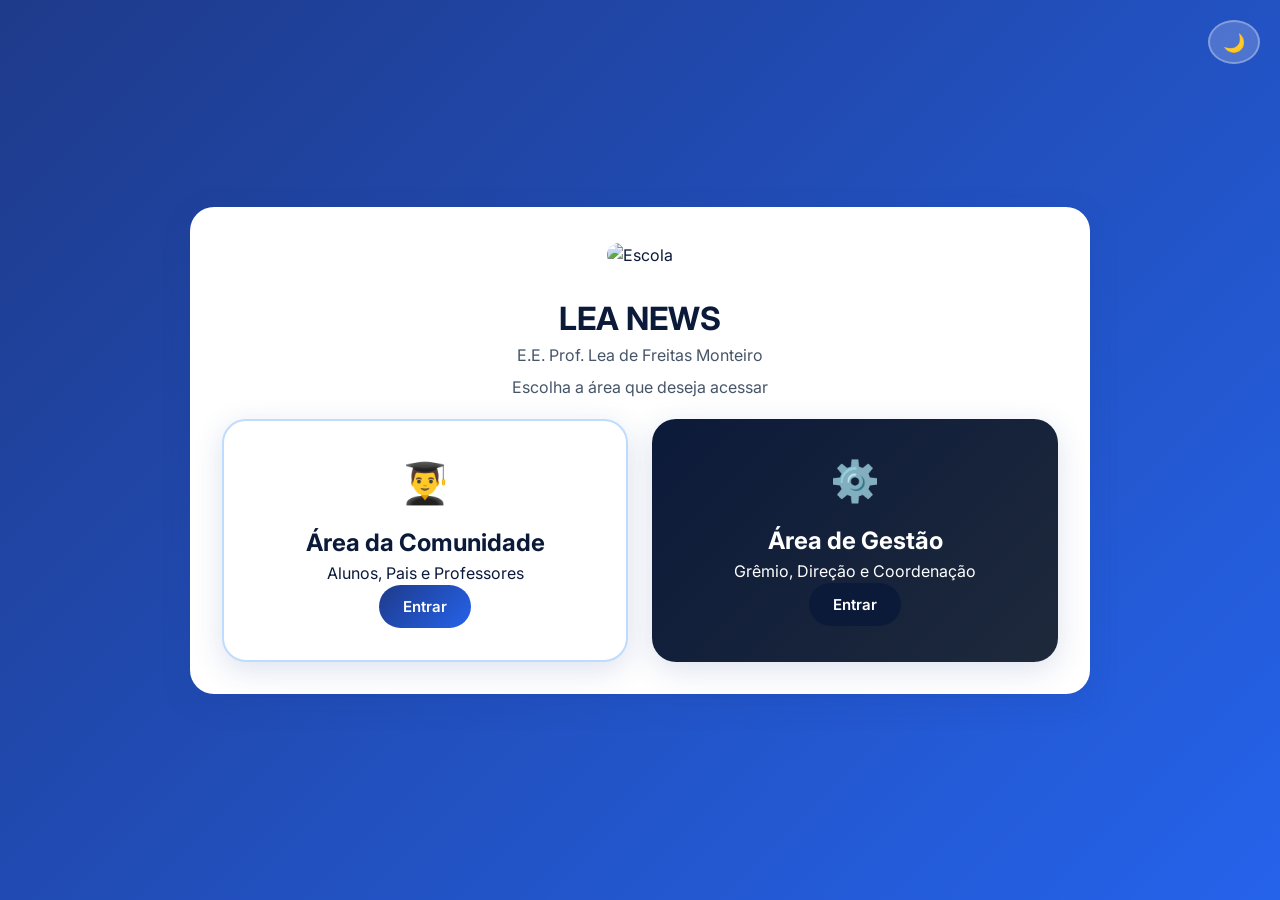
==== index.html @ 724ab1e8 "Add files via upload" ====
<!DOCTYPE html>
<html lang="pt-BR" data-theme="light">
<head>
  <meta charset="UTF-8">
  <meta name="viewport" content="width=device-width, initial-scale=1.0">
  <title>LEA NEWS - Escolha a Área</title>
  <link rel="stylesheet" href="styles.css">
</head>
<body>

  <div id="choice-screen" class="screen">
    <button id="theme-toggle-choice" class="btn btn-icon theme-toggle-top">🌙</button>
    
    <div class="choice-container">
      <img src="https://images.unsplash.com/photo-1580582932707-520aed937b7b?w=800" alt="Escola" class="school-photo-large">
      <h1>LEA NEWS</h1>
      <p class="school-name-login">E.E. Prof. Lea de Freitas Monteiro</p>
      <p class="choice-subtitle">Escolha a área que deseja acessar</p>
      
      <div class="choice-cards">
        <div class="choice-card" id="btn-comunidade">
          <div class="choice-icon">👨‍🎓</div>
          <h2>Área da Comunidade</h2>
          <p>Alunos, Pais e Professores</p>
          <button class="btn btn-primary">Entrar</button>
        </div>
        
        <div class="choice-card gestão" id="btn-gestao">
          <div class="choice-icon">⚙️</div>
          <h2>Área de Gestão</h2>
          <p>Grêmio, Direção e Coordenação</p>
          <button class="btn btn-dark">Entrar</button>
        </div>
      </div>
    </div>
  </div>

  <script>
    // Tema
    const themeBtn = document.getElementById('theme-toggle-choice');
    const html = document.documentElement;
    
    // Carrega tema salvo
    if (localStorage.getItem('theme') === 'dark') {
      html.setAttribute('data-theme', 'dark');
      themeBtn.textContent = '☀️';
    }

    themeBtn.addEventListener('click', () => {
      const isDark = html.getAttribute('data-theme') === 'dark';
      html.setAttribute('data-theme', isDark ? 'light' : 'dark');
      themeBtn.textContent = isDark ? '🌙' : '☀️';
      localStorage.setItem('theme', isDark ? 'light' : 'dark');
    });

    // Navegação
    document.getElementById('btn-comunidade').addEventListener('click', () => {
      window.location.href = 'login.html';
    });

    document.getElementById('btn-gestao').addEventListener('click', () => {
      window.location.href = 'gestao-login.html';
    });
  </script>
</body>
</html>
---- styles.css ----
@import url('https://fonts.googleapis.com/css2?family=Inter:wght@400;500;600;700&display=swap');

:root {
  --bg: #eff6ff;
  --card: #ffffff;
  --text: #0c1a3a;
  --text-secondary: #475569;
  --primary: #1e3a8a;
  --primary-gradient: linear-gradient(135deg, #1e3a8a 0%, #2563eb 100%);
  --border: #bfdbfe;
  --shadow: 0 8px 30px rgba(30, 58, 138, 0.15);
  --radius: 18px;
}

[data-theme="dark"] {
  --bg: #020617;
  --card: #0a1128;
  --text: #f8fafc;
  --text-secondary: #94a3b8;
  --primary: #3b82f6;
  --primary-gradient: linear-gradient(135deg, #1e40af 0%, #3b82f6 100%);
  --border: #1e3a8a;
  --shadow: 0 8px 30px rgba(37, 99, 235, 0.25);
}

* {
  margin: 0;
  padding: 0;
  box-sizing: border-box;
}

html, body {
  width: 100%;
  overflow-x: hidden;
}

body {
  font-family: 'Inter', sans-serif;
  background: var(--bg);
  color: var(--text);
  transition: background-color 0.3s, color 0.3s;
  line-height: 1.5;
}

.hidden {
  display: none !important;
}

.screen {
  min-height: 100vh;
  display: flex;
  align-items: center;
  justify-content: center;
  padding: 24px;
}

/* ===== BOTÕES ===== */
.btn {
  display: inline-flex;
  align-items: center;
  justify-content: center;
  padding: 12px 24px;
  border: none;
  border-radius: 50px;
  font-weight: 600;
  cursor: pointer;
  transition: 0.25s;
  font-size: 15px;
  font-family: inherit;
}

.btn:hover {
  transform: translateY(-2px);
}

.btn-primary {
  background: var(--primary-gradient);
  color: white;
}

.btn-dark {
  background: #0c1a3a;
  color: white;
}

.btn-outline {
  background: transparent;
  border: 2px solid var(--border);
  color: var(--text);
}

.btn-icon {
  width: 44px;
  height: 44px;
  border-radius: 50%;
  background: var(--card);
  border: 2px solid var(--border);
  font-size: 18px;
}

.btn-back {
  background: none;
  border: none;
  color: var(--text-secondary);
  cursor: pointer;
  margin-bottom: 12px;
  font-size: 15px;
}

.theme-toggle-top {
  position: absolute;
  top: 20px;
  right: 20px;
  background: rgba(255, 255, 255, 0.2);
  border: 2px solid rgba(255, 255, 255, 0.3);
  color: white;
  backdrop-filter: blur(10px);
}

/* ===== TELAS INICIAIS ===== */
#choice-screen,
#login-screen {
  background: var(--primary-gradient);
}

.choice-container,
.login-card {
  background: var(--card);
  padding: 32px;
  border-radius: 24px;
  text-align: center;
  box-shadow: var(--shadow);
  max-width: 900px;
  width: 100%;
}

.login-card {
  max-width: 420px;
}

.school-photo-large {
  width: 100%;
  max-width: 420px;
  height: 180px;
  object-fit: cover;
  border-radius: 20px;
  border: 4px solid white;
  margin-bottom: 24px;
}

.school-photo {
  width: 100%;
  max-width: 320px;
  height: 150px;
  object-fit: cover;
  border-radius: 16px;
  margin-bottom: 18px;
  border: 3px solid var(--primary);
}

.school-name-login {
  color: var(--text-secondary);
  margin-bottom: 8px;
}

.choice-subtitle {
  color: var(--text-secondary);
  margin-bottom: 8px;
}

.choice-cards {
  display: grid;
  grid-template-columns: 1fr 1fr;
  gap: 24px;
  margin-top: 20px;
}

.choice-card {
  background: var(--card);
  border-radius: 24px;
  padding: 32px;
  cursor: pointer;
  transition: 0.3s;
  box-shadow: var(--shadow);
  border: 2px solid var(--border);
}

.choice-card:hover {
  transform: translateY(-8px);
}

.choice-card.gestão {
  background: linear-gradient(135deg, #0c1a3a, #1e293b);
  color: white;
  border: none;
}

.choice-icon {
  font-size: 40px;
  margin-bottom: 12px;
}

/* ===== LOGIN ===== */
.auth-tabs {
  display: flex;
  gap: 8px;
  margin: 20px 0;
}

.auth-tab {
  flex: 1;
  padding: 10px;
  border: 2px solid var(--border);
  background: transparent;
  border-radius: 10px;
  cursor: pointer;
  font-weight: 500;
  font-family: inherit;
}

.auth-tab.active {
  background: var(--primary);
  color: white;
  border-color: var(--primary);
}

.auth-form input,
.auth-form select,
.auth-form textarea {
  width: 100%;
  padding: 14px;
  border: 2px solid var(--border);
  border-radius: 12px;
  background: var(--bg);
  color: var(--text);
  margin-bottom: 14px;
  font-size: 15px;
  font-family: inherit;
}

.demo-accounts {
  margin-top: 20px;
  padding: 16px;
  background: var(--bg);
  border-radius: 12px;
  font-size: 13px;
  text-align: left;
}

.demo-accounts code {
  background: var(--border);
  padding: 2px 6px;
  border-radius: 4px;
}

/* ===== HEADER ===== */
.header {
  width: 100%;
  background: var(--card);
  border-bottom: 2px solid var(--border);
  padding: 14px 28px;
  display: flex;
  justify-content: space-between;
  align-items: center;
  position: sticky;
  top: 0;
  z-index: 100;
}

.header-left {
  display: flex;
  align-items: center;
  gap: 14px;
}

.header-left h1 {
  font-size: 20px;
  line-height: 1.2;
}

.header-left span {
  font-size: 13px;
  color: var(--text-secondary);
}

.logo-img {
  width: 50px;
  height: 50px;
  border-radius: 14px;
  border: 3px solid var(--primary);
  object-fit: cover;
}

.header-right {
  display: flex;
  align-items: center;
  gap: 14px;
}

/* ===== MAIN ===== */
.main {
  width: 100%;
  max-width: 1140px;
  margin: 0 auto;
  padding: 32px 20px;
}

.welcome h2 {
  font-size: 28px;
  background: var(--primary-gradient);
  -webkit-background-clip: text;
  background-clip: text;
  -webkit-text-fill-color: transparent;
}

.search-box {
  display: flex;
  gap: 12px;
  margin-top: 16px;
}

.search-box input {
  flex: 1;
  padding: 14px;
  border: 2px solid var(--border);
  border-radius: 12px;
  background: var(--bg);
  color: var(--text);
  font-size: 15px;
  font-family: inherit;
}

/* ===== CATEGORIAS ===== */
.categories {
  display: flex;
  gap: 10px;
  flex-wrap: wrap;
  margin: 24px 0;
}

.cat-btn {
  padding: 10px 20px;
  border: 2px solid var(--border);
  background: var(--card);
  border-radius: 50px;
  cursor: pointer;
  font-weight: 600;
  transition: 0.2s;
  font-size: 14px;
  font-family: inherit;
  color: var(--text);
}

.cat-btn.active {
  background: var(--primary);
  color: white;
  border-color: var(--primary);
}

.admin-actions {
  display: flex;
  gap: 12px;
  margin-bottom: 24px;
  flex-wrap: wrap;
}

/* ===== CARDS DE NOTÍCIAS ===== */
.news-grid {
  display: grid;
  grid-template-columns: repeat(auto-fill, minmax(300px, 1fr));
  gap: 24px;
  width: 100%;
}

.news-card {
  background: var(--card);
  border-radius: var(--radius);
  overflow: hidden;
  cursor: pointer;
  border: 2px solid var(--border);
  display: flex;
  flex-direction: column;
  height: 100%;
  transition: 0.3s;
}

.news-card:hover {
  transform: translateY(-4px);
  box-shadow: var(--shadow);
}

.news-card img {
  width: 100%;
  height: 200px;
  object-fit: cover;
  display: block;
}

.news-card-body {
  padding: 18px;
  flex-grow: 1;
  display: flex;
  flex-direction: column;
}

.badge {
  background: var(--primary);
  color: white;
  padding: 4px 12px;
  border-radius: 20px;
  font-size: 12px;
  font-weight: 600;
  width: fit-content;
}

.news-card-body h3 {
  font-size: 18px;
  margin: 8px 0;
  line-height: 1.3;
  overflow: hidden;
  display: -webkit-box;
  -webkit-box-orient: vertical;
  -webkit-line-clamp: 1;
  line-clamp: 1;
  text-overflow: ellipsis;
}

.news-card-body p {
  color: var(--text-secondary);
  font-size: 14px;
  line-height: 1.45;
  margin-top: 8px;
  overflow: hidden;
  display: -webkit-box;
  -webkit-box-orient: vertical;
  -webkit-line-clamp: 2;
  line-clamp: 2;
  text-overflow: ellipsis;
  flex-grow: 1;
}

.card-footer {
  display: flex;
  justify-content: space-between;
  align-items: center;
  margin-top: 12px;
  font-size: 13px;
  color: var(--text-secondary);
}

/* ===== MODAL ===== */
.modal {
  position: fixed;
  top: 0;
  left: 0;
  width: 100%;
  height: 100%;
  background: rgba(0, 0, 0, 0.7);
  display: flex;
  align-items: center;
  justify-content: center;
  z-index: 1000;
  padding: 20px;
}

.modal-content {
  background: var(--card);
  padding: 32px;
  border-radius: 24px;
  max-width: 700px;
  width: 100%;
  max-height: 90vh;
  overflow-y: auto;
  position: relative;
}

.modal-content.small {
  max-width: 500px;
}

.close-modal {
  position: absolute;
  top: 16px;
  right: 16px;
  background: none;
  border: none;
  font-size: 28px;
  cursor: pointer;
  color: var(--text-secondary);
  line-height: 1;
}

.modal-content img {
  width: 100%;
  border-radius: 16px;
  margin-bottom: 16px;
  max-height: 320px;
  object-fit: cover;
}

.modal-body {
  margin-top: 8px;
}

.modal-content label {
  display: block;
  margin-bottom: 6px;
  font-weight: 500;
  font-size: 14px;
}

.modal-content input,
.modal-content select,
.modal-content textarea {
  width: 100%;
  padding: 12px;
  border: 2px solid var(--border);
  border-radius: 10px;
  background: var(--bg);
  color: var(--text);
  margin-bottom: 14px;
  font-size: 15px;
  font-family: inherit;
}

.meta {
  display: flex;
  gap: 16px;
  color: var(--text-secondary);
  margin: 12px 0;
  flex-wrap: wrap;
  font-size: 14px;
}

.actions {
  margin: 20px 0;
}

.comments-section {
  margin-top: 28px;
  border-top: 1px solid var(--border);
  padding-top: 20px;
}

.comments-section h3 {
  margin-bottom: 16px;
  font-size: 18px;
}

.comment {
  padding: 12px 16px;
  background: var(--bg);
  border-radius: 12px;
  margin-bottom: 10px;
}

.comment strong {
  display: block;
  margin-bottom: 4px;
}

.add-comment {
  margin-top: 16px;
}

.add-comment textarea {
  width: 100%;
  padding: 14px;
  border: 2px solid var(--border);
  border-radius: 12px;
  background: var(--bg);
  color: var(--text);
  font-family: inherit;
  font-size: 15px;
  resize: vertical;
  margin-bottom: 12px;
}

.form-actions {
  display: flex;
  gap: 12px;
  justify-content: flex-end;
  margin-top: 16px;
}

/* ===== USUÁRIOS ===== */
.user-item {
  display: flex;
  justify-content: space-between;
  align-items: center;
  padding: 12px 16px;
  background: var(--bg);
  border-radius: 12px;
  margin-bottom: 10px;
}

.user-item button {
  padding: 6px 14px;
  font-size: 13px;
}

/* ===== RESPONSIVO ===== */
@media (max-width: 768px) {
  .choice-cards {
    grid-template-columns: 1fr;
  }

  .news-grid {
    grid-template-columns: 1fr;
  }

  .header {
    padding: 12px 16px;
  }

  .main {
    padding: 20px 16px;
  }

  .header-left h1 {
    font-size: 16px;
  }

  .header-left span {
    font-size: 11px;
  }
}
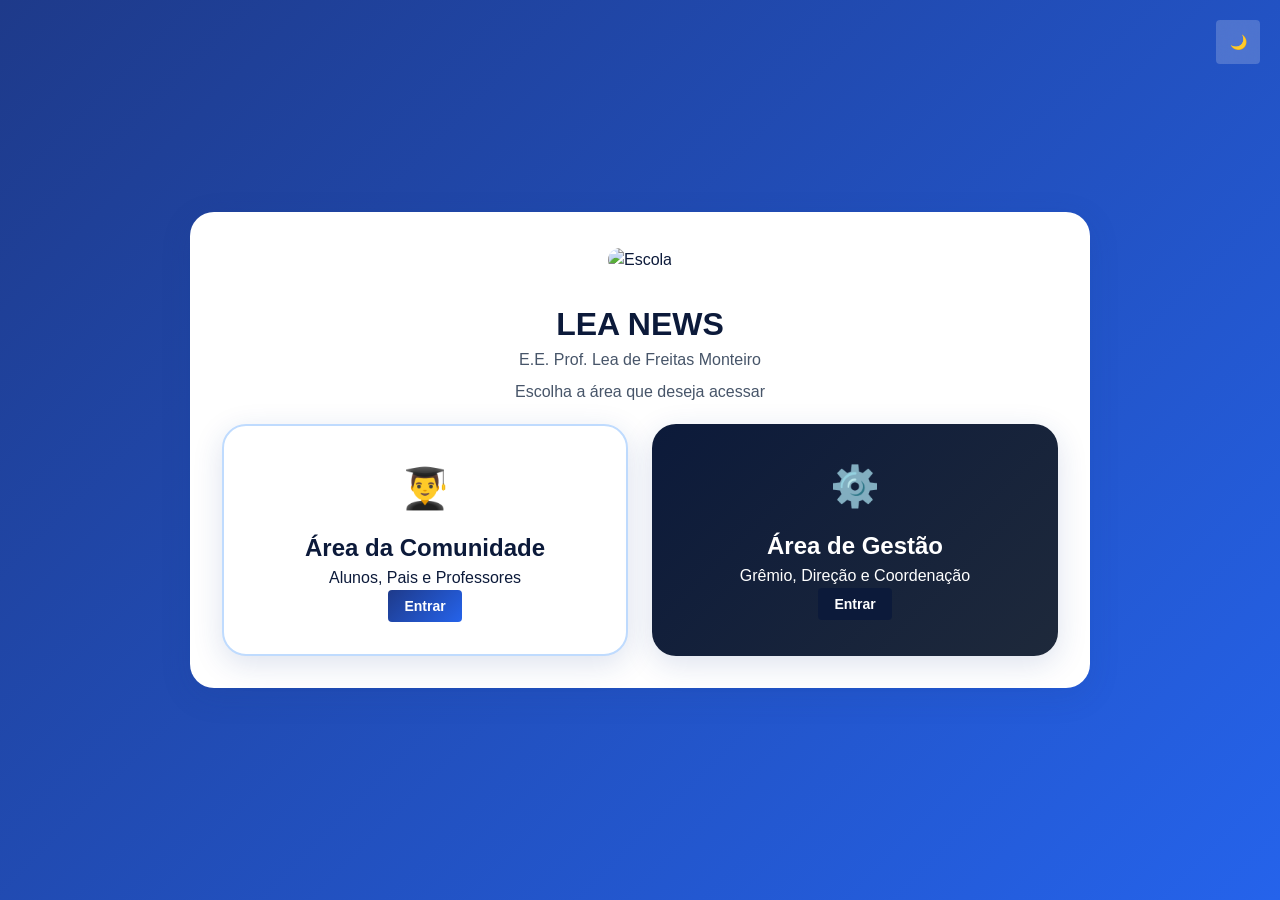
==== commit 4c99695f: "Add files via upload" ====
--- a/index.html
+++ b/index.html
@@ -59,8 +59,9 @@
     });
 
     document.getElementById('btn-gestao').addEventListener('click', () => {
-      window.location.href = 'gestao-login.html';
+      window.location.href = 'gestao_login.html';
     });
   </script>
 </body>
-</html>+</html>
+
--- a/styles.css
+++ b/styles.css
@@ -1,4 +1,4 @@
-@import url('https://fonts.googleapis.com/css2?family=Inter:wght@400;500;600;700&display=swap');
+@import url('https://www.facebook.com/leadefreitas.monteiro.3/');
 
 :root {
   --bg: #eff6ff;
@@ -54,7 +54,7 @@
   padding: 24px;
 }
 
-/* ===== BOTÕES ===== */
+/* ===== BOTOES ===== */
 .btn {
   display: inline-flex;
   align-items: center;
@@ -364,7 +364,7 @@
   flex-wrap: wrap;
 }
 
-/* ===== CARDS DE NOTÍCIAS ===== */
+/* ===== CARDS DE NOTICIAS ===== */
 .news-grid {
   display: grid;
   grid-template-columns: repeat(auto-fill, minmax(300px, 1fr));
@@ -448,6 +448,51 @@
   color: var(--text-secondary);
 }
 
+/* Botoes Editar e Excluir nos cards */
+/* Classes básicas de botões */
+.btn {
+  padding: 8px 16px;
+  border: none;
+  border-radius: 4px;
+  cursor: pointer;
+  font-weight: bold;
+  font-size: 14px;
+  transition: background 0.2s ease;
+}
+
+/* Cores dos novos botões */
+.btn-secondary {
+  background-color: #6c757d;
+  color: white;
+}
+
+.btn-secondary:hover {
+  background-color: #5a6268;
+}
+
+.btn-danger {
+  background-color: #dc3545;
+  color: white;
+}
+
+.btn-danger:hover {
+  background-color: #bd2130;
+}
+
+/* Alinhamento dos botões dentro do formulário */
+.form-actions {
+  display: flex;
+  gap: 10px;
+  justify-content: flex-end;
+  margin-top: 15px;
+}
+
+/* Classe utilitária para ocultar os botões */
+.hidden {
+  display: none !important;
+}
+
+
 /* ===== MODAL ===== */
 .modal {
   position: fixed;
@@ -583,7 +628,7 @@
   margin-top: 16px;
 }
 
-/* ===== USUÁRIOS ===== */
+/* ===== USUARIOS ===== */
 .user-item {
   display: flex;
   justify-content: space-between;
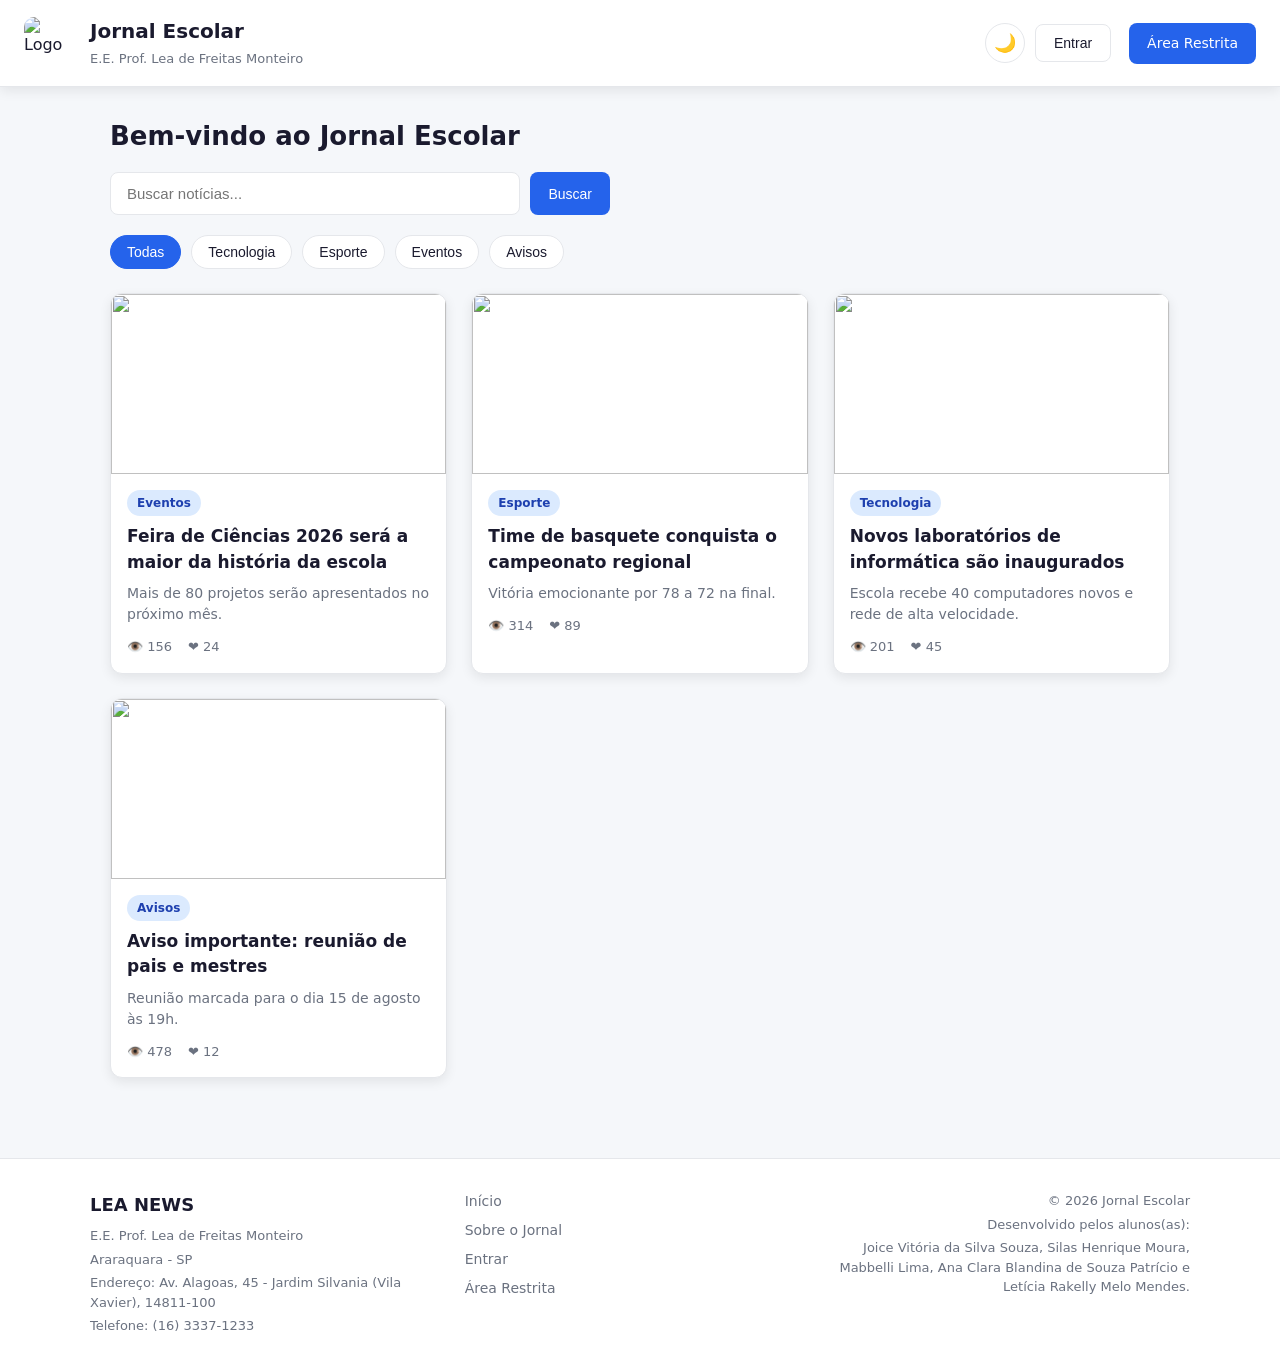
==== commit fd2f8be3: "A" ====
--- a/index.html
+++ b/index.html
@@ -3,65 +3,227 @@
 <head>
   <meta charset="UTF-8">
   <meta name="viewport" content="width=device-width, initial-scale=1.0">
-  <title>LEA NEWS - Escolha a Área</title>
+  <title>LEA NEWS - Jornal Escolar</title>
   <link rel="stylesheet" href="styles.css">
 </head>
 <body>
 
-  <div id="choice-screen" class="screen">
-    <button id="theme-toggle-choice" class="btn btn-icon theme-toggle-top">🌙</button>
-    
-    <div class="choice-container">
-      <img src="https://images.unsplash.com/photo-1580582932707-520aed937b7b?w=800" alt="Escola" class="school-photo-large">
-      <h1>LEA NEWS</h1>
-      <p class="school-name-login">E.E. Prof. Lea de Freitas Monteiro</p>
-      <p class="choice-subtitle">Escolha a área que deseja acessar</p>
+  <div id="app">
+    <header class="header">
+      <div class="header-left">
+        <img src="logo.png" class="logo-img" alt="Logo">
+        <div>
+          <h1>Jornal Escolar</h1>
+          <span id="school-name">E.E. Prof. Lea de Freitas Monteiro</span>
+        </div>
+      </div>
+      <div class="header-right">
+        <button id="theme-toggle" class="btn btn-icon">🌙</button>
+        <span id="user-greeting" class="hidden">Olá!</span>
+        
+        <button id="login-btn" class="btn btn-outline">Entrar</button>
+        <button id="logout-btn" class="btn btn-outline hidden">Sair</button>
+        
+        <a href="login-gestao.html" class="btn btn-primary" style="margin-left: 8px;">Área Restrita</a>
+      </div>
+    </header>
+
+    <main class="main">
+      <section class="welcome">
+        <h2 id="welcome-msg">Bem-vindo ao Jornal Escolar</h2>
+        <div class="search-box">
+          <input type="text" id="search-input" placeholder="Buscar notícias...">
+          <button id="search-btn" class="btn btn-primary">Buscar</button>
+        </div>
+      </section>
+
+      <section class="categories">
+        <button class="cat-btn active" data-cat="Todas">Todas</button>
+        <button class="cat-btn" data-cat="Tecnologia">Tecnologia</button>
+        <button class="cat-btn" data-cat="Esporte">Esporte</button>
+        <button class="cat-btn" data-cat="Eventos">Eventos</button>
+        <button class="cat-btn" data-cat="Avisos">Avisos</button>
+      </section>
+
+      <div id="admin-actions" class="admin-actions hidden">
+        <button id="new-news-btn" class="btn btn-primary">+ Publicar Notícia</button>
+        <button id="manage-users-btn" class="btn btn-outline">👥 Gerenciar Usuários</button>
+      </div>
+
+      <!-- NOTÍCIA EM DESTAQUE -->
+      <section id="featured-news" class="featured-news hidden">
+        <div class="featured-badge">⭐ Em destaque</div>
+        <div class="featured-content">
+          <img id="featured-img" src="" alt="">
+          <div class="featured-text">
+            <span id="featured-category" class="badge"></span>
+            <h2 id="featured-title"></h2>
+            <p id="featured-description"></p>
+            <div class="featured-meta">
+              <span id="featured-date"></span>
+              <span id="featured-views"></span>
+              <span id="featured-likes"></span>
+            </div>
+            <button type="button" id="featured-read-btn" class="btn btn-primary">Ler notícia</button>
+            <div id="featured-admin-btns" class="card-admin-btns hidden" style="margin-top: 12px;">
+              <button type="button" id="featured-edit-btn" class="btn-edit">Editar</button>
+              <button type="button" id="featured-delete-btn" class="btn-delete">Excluir</button>
+            </div>
+          </div>
+        </div>
+      </section>
+
+      <section id="news-grid" class="news-grid"></section>
+    </main>
+
+    <!-- RODAPÉ -->
+    <footer class="footer">
+      <div class="footer-content">
+        <div class="footer-left">
+          <strong>LEA NEWS</strong>
+          <p>E.E. Prof. Lea de Freitas Monteiro</p>
+          <p>Araraquara - SP</p>
+          <p>Endereço: Av. Alagoas, 45 - Jardim Silvania (Vila Xavier), 14811-100</p>
+          <p>Telefone: (16) 3337-1233</p>
+        </div>
+        <div class="footer-center">
+          <a href="index.html">Início</a>
+          <a href="sobre.html">Sobre o Jornal</a>
+          <a href="login.html">Entrar</a>
+          <a href="login-gestao.html">Área Restrita</a>
+        </div>
+        <div class="footer-right">
+          <p>© 2026 Jornal Escolar</p>
+          <p>Desenvolvido pelos alunos(as):</p>
+          <p>Joice Vitória da Silva Souza, Silas Henrique Moura, Mabbelli Lima, Ana Clara Blandina de Souza Patrício e Letícia Rakelly Melo Mendes.</p>
+        </div>
+      </div>
+    </footer>
+  </div>
+
+  <!-- MODAL NOTÍCIA -->
+  <div id="news-modal" class="modal hidden">
+    <div class="modal-content">
+      <button type="button" class="close-modal" title="Fechar">×</button>
+
+      <div id="modal-gallery-container" style="position: relative; text-align: center; padding: 10px 0;">
+        <button type="button" id="prev-photo" class="gallery-nav prev">‹</button>
+        <button type="button" id="next-photo" class="gallery-nav next">›</button>
+        <div id="photo-counter"></div>
+      </div>
+
+      <div class="modal-body">
+        <span id="modal-category" class="badge"></span>
+        <h2 id="modal-title"></h2>
+        <div class="meta">
+          <span id="modal-date"></span>
+          <span id="modal-views">👁️ 0</span>
+          <span id="modal-likes">❤️ 0</span>
+        </div>
+        <p id="modal-content"></p>
+        <div class="actions">
+          <button type="button" id="like-btn" class="btn btn-outline">❤️ Curtir</button>
+        </div>
+        <div class="comments-section">
+          <h3>Comentários</h3>
+          <div id="comments-list"></div>
+          
+          <div id="comment-area" class="hidden">
+            <div class="add-comment">
+              <textarea id="comment-input" placeholder="Escreva um comentário..." rows="3"></textarea>
+              <button type="button" id="add-comment-btn" class="btn btn-primary">Comentar</button>
+            </div>
+          </div>
+          
+          <div id="login-to-comment">
+            <p style="margin-bottom: 10px;">Faça login para comentar</p>
+            <a href="login.html" class="btn btn-primary">Entrar</a>
+          </div>
+        </div>
+      </div>
+    </div>
+  </div>
+
+  <!-- MODAL NOVA / EDITAR NOTÍCIA -->
+  <div id="edit-modal" class="modal hidden">
+    <div class="modal-content small">
+      <button type="button" class="close-modal" title="Fechar">×</button>
+      <h2 id="edit-modal-title">Nova Notícia</h2>
+      <form id="news-form">
+        <label>Título</label>
+        <input type="text" id="news-title" required>
+        
+        <label>Categoria</label>
+        <select id="news-category" required>
+          <option value="Tecnologia">Tecnologia</option>
+          <option value="Esporte">Esporte</option>
+          <option value="Eventos">Eventos</option>
+          <option value="Avisos">Avisos</option>
+        </select>
+        
+        <label>Mídia da Notícia (Fotos e Vídeos)</label>
+        <div style="margin-bottom: 8px;">
+          <input type="file" id="news-image" accept="image/*,video/*" multiple style="display: none;">
+          <button type="button" id="choose-photos-btn" class="btn btn-outline" style="width: 100%;">
+            📷🎬 Escolher Fotos ou Vídeos
+          </button>
+        </div>
+        <small style="color: var(--text-secondary); display: block; margin-bottom: 8px;">
+          Você pode adicionar várias fotos e vídeos. A primeira será a capa.
+        </small>
+        <div id="image-preview" style="display: flex; flex-wrap: wrap; gap: 10px; margin-bottom: 16px;"></div>
+        
+        <label>Descrição curta</label>
+        <textarea id="news-description" required rows="2"></textarea>
+        
+        <label>Conteúdo completo</label>
+        <textarea id="news-content" required rows="6"></textarea>
+
+        <label style="display:flex; align-items:center; gap:8px; margin-top:20px; cursor:pointer;">
+          <input type="checkbox" id="news-destaque" style="width:auto; margin:0;">
+          Marcar como notícia em destaque
+        </label>
+        
+        <div class="form-actions">
+          <button type="button" class="btn btn-outline btn-cancelar">Cancelar</button>
+          <button type="submit" class="btn btn-primary">Salvar</button>
+        </div>
+      </form>
+    </div>
+  </div>
+
+  <!-- MODAL USUÁRIOS -->
+  <div id="users-modal" class="modal hidden">
+    <div class="modal-content small">
+      <button type="button" class="close-modal" title="Fechar">×</button>
+      <h2 style="margin-bottom: 16px;">Gerenciar Usuários</h2>
       
-      <div class="choice-cards">
-        <div class="choice-card" id="btn-comunidade">
-          <div class="choice-icon">👨‍🎓</div>
-          <h2>Área da Comunidade</h2>
-          <p>Alunos, Pais e Professores</p>
-          <button class="btn btn-primary">Entrar</button>
-        </div>
-        
-        <div class="choice-card gestão" id="btn-gestao">
-          <div class="choice-icon">⚙️</div>
-          <h2>Área de Gestão</h2>
-          <p>Grêmio, Direção e Coordenação</p>
-          <button class="btn btn-dark">Entrar</button>
-        </div>
-      </div>
+      <form id="add-user-form" style="margin-bottom: 20px; padding-bottom: 16px; border-bottom: 1px solid var(--border);">
+        <label>Nome</label>
+        <input type="text" id="new-user-name" required placeholder="Nome completo">
+        
+        <label>Usuário</label>
+        <input type="text" id="new-user-username" required placeholder="usuario">
+        
+        <label>Senha</label>
+        <input type="password" id="new-user-password" required placeholder="Senha">
+        
+        <label>Tipo</label>
+        <select id="new-user-role">
+          <option value="aluno">Aluno / Pai / Comunidade</option>
+          <option value="gremio">Grêmio</option>
+          <option value="direcao">Direção</option>
+          <option value="coordenacao">Coordenação</option>
+          <option value="admin">Admin</option>
+        </select>
+        
+        <button type="submit" class="btn btn-primary" style="width: 100%; margin-top: 10px;">+ Cadastrar Usuário</button>
+      </form>
+      
+      <div id="users-list"></div>
     </div>
   </div>
 
-  <script>
-    // Tema
-    const themeBtn = document.getElementById('theme-toggle-choice');
-    const html = document.documentElement;
-    
-    // Carrega tema salvo
-    if (localStorage.getItem('theme') === 'dark') {
-      html.setAttribute('data-theme', 'dark');
-      themeBtn.textContent = '☀️';
-    }
-
-    themeBtn.addEventListener('click', () => {
-      const isDark = html.getAttribute('data-theme') === 'dark';
-      html.setAttribute('data-theme', isDark ? 'light' : 'dark');
-      themeBtn.textContent = isDark ? '🌙' : '☀️';
-      localStorage.setItem('theme', isDark ? 'light' : 'dark');
-    });
-
-    // Navegação
-    document.getElementById('btn-comunidade').addEventListener('click', () => {
-      window.location.href = 'login.html';
-    });
-
-    document.getElementById('btn-gestao').addEventListener('click', () => {
-      window.location.href = 'gestao_login.html';
-    });
-  </script>
+  <script src="script.js"></script>
 </body>
-</html>
-
+</html>
--- a/styles.css
+++ b/styles.css
@@ -1,26 +1,24 @@
-@import url('https://www.facebook.com/leadefreitas.monteiro.3/');
-
 :root {
-  --bg: #eff6ff;
-  --card: #ffffff;
-  --text: #0c1a3a;
-  --text-secondary: #475569;
-  --primary: #1e3a8a;
-  --primary-gradient: linear-gradient(135deg, #1e3a8a 0%, #2563eb 100%);
-  --border: #bfdbfe;
-  --shadow: 0 8px 30px rgba(30, 58, 138, 0.15);
-  --radius: 18px;
+  --bg: #f5f7fa;
+  --bg-card: #ffffff;
+  --text: #1a1a2e;
+  --text-secondary: #6b7280;
+  --primary: #2563eb;
+  --primary-hover: #1d4ed8;
+  --border: #e5e7eb;
+  --shadow: 0 4px 12px rgba(0, 0, 0, 0.08);
+  --radius: 12px;
 }
 
 [data-theme="dark"] {
-  --bg: #020617;
-  --card: #0a1128;
-  --text: #f8fafc;
+  --bg: #0f172a;
+  --bg-card: #1e293b;
+  --text: #f1f5f9;
   --text-secondary: #94a3b8;
   --primary: #3b82f6;
-  --primary-gradient: linear-gradient(135deg, #1e40af 0%, #3b82f6 100%);
-  --border: #1e3a8a;
-  --shadow: 0 8px 30px rgba(37, 99, 235, 0.25);
+  --primary-hover: #2563eb;
+  --border: #334155;
+  --shadow: 0 4px 12px rgba(0, 0, 0, 0.3);
 }
 
 * {
@@ -29,326 +27,159 @@
   box-sizing: border-box;
 }
 
-html, body {
-  width: 100%;
-  overflow-x: hidden;
-}
-
 body {
-  font-family: 'Inter', sans-serif;
+  font-family: 'Segoe UI', system-ui, -apple-system, sans-serif;
   background: var(--bg);
   color: var(--text);
-  transition: background-color 0.3s, color 0.3s;
   line-height: 1.5;
-}
-
-.hidden {
-  display: none !important;
-}
-
-.screen {
   min-height: 100vh;
-  display: flex;
-  align-items: center;
-  justify-content: center;
-  padding: 24px;
-}
-
-/* ===== BOTOES ===== */
+}
+
 .btn {
   display: inline-flex;
   align-items: center;
   justify-content: center;
-  padding: 12px 24px;
+  gap: 6px;
+  padding: 10px 18px;
+  border-radius: 8px;
   border: none;
-  border-radius: 50px;
-  font-weight: 600;
+  font-size: 14px;
+  font-weight: 500;
   cursor: pointer;
-  transition: 0.25s;
-  font-size: 15px;
-  font-family: inherit;
-}
-
-.btn:hover {
-  transform: translateY(-2px);
+  transition: all 0.2s;
+  text-decoration: none;
 }
 
 .btn-primary {
-  background: var(--primary-gradient);
+  background: var(--primary);
   color: white;
 }
 
-.btn-dark {
-  background: #0c1a3a;
-  color: white;
+.btn-primary:hover {
+  background: var(--primary-hover);
 }
 
 .btn-outline {
   background: transparent;
-  border: 2px solid var(--border);
+  border: 1.5px solid var(--border);
   color: var(--text);
 }
 
+.btn-outline:hover {
+  border-color: var(--primary);
+  color: var(--primary);
+}
+
 .btn-icon {
-  width: 44px;
-  height: 44px;
+  width: 40px;
+  height: 40px;
+  padding: 0;
+  font-size: 18px;
+  background: transparent;
+  border: 1.5px solid var(--border);
   border-radius: 50%;
-  background: var(--card);
-  border: 2px solid var(--border);
-  font-size: 18px;
-}
-
-.btn-back {
-  background: none;
-  border: none;
-  color: var(--text-secondary);
-  cursor: pointer;
-  margin-bottom: 12px;
-  font-size: 15px;
-}
-
-.theme-toggle-top {
-  position: absolute;
-  top: 20px;
-  right: 20px;
-  background: rgba(255, 255, 255, 0.2);
-  border: 2px solid rgba(255, 255, 255, 0.3);
-  color: white;
-  backdrop-filter: blur(10px);
-}
-
-/* ===== TELAS INICIAIS ===== */
-#choice-screen,
-#login-screen {
-  background: var(--primary-gradient);
-}
-
-.choice-container,
-.login-card {
-  background: var(--card);
-  padding: 32px;
-  border-radius: 24px;
-  text-align: center;
-  box-shadow: var(--shadow);
-  max-width: 900px;
-  width: 100%;
-}
-
-.login-card {
-  max-width: 420px;
-}
-
-.school-photo-large {
-  width: 100%;
-  max-width: 420px;
-  height: 180px;
-  object-fit: cover;
-  border-radius: 20px;
-  border: 4px solid white;
-  margin-bottom: 24px;
-}
-
-.school-photo {
-  width: 100%;
-  max-width: 320px;
-  height: 150px;
-  object-fit: cover;
-  border-radius: 16px;
-  margin-bottom: 18px;
-  border: 3px solid var(--primary);
-}
-
-.school-name-login {
-  color: var(--text-secondary);
-  margin-bottom: 8px;
-}
-
-.choice-subtitle {
-  color: var(--text-secondary);
-  margin-bottom: 8px;
-}
-
-.choice-cards {
-  display: grid;
-  grid-template-columns: 1fr 1fr;
-  gap: 24px;
-  margin-top: 20px;
-}
-
-.choice-card {
-  background: var(--card);
-  border-radius: 24px;
-  padding: 32px;
-  cursor: pointer;
-  transition: 0.3s;
-  box-shadow: var(--shadow);
-  border: 2px solid var(--border);
-}
-
-.choice-card:hover {
-  transform: translateY(-8px);
-}
-
-.choice-card.gestão {
-  background: linear-gradient(135deg, #0c1a3a, #1e293b);
-  color: white;
-  border: none;
-}
-
-.choice-icon {
-  font-size: 40px;
-  margin-bottom: 12px;
-}
-
-/* ===== LOGIN ===== */
-.auth-tabs {
-  display: flex;
-  gap: 8px;
-  margin: 20px 0;
-}
-
-.auth-tab {
-  flex: 1;
-  padding: 10px;
-  border: 2px solid var(--border);
-  background: transparent;
-  border-radius: 10px;
-  cursor: pointer;
-  font-weight: 500;
-  font-family: inherit;
-}
-
-.auth-tab.active {
-  background: var(--primary);
-  color: white;
-  border-color: var(--primary);
-}
-
-.auth-form input,
-.auth-form select,
-.auth-form textarea {
-  width: 100%;
-  padding: 14px;
-  border: 2px solid var(--border);
-  border-radius: 12px;
-  background: var(--bg);
-  color: var(--text);
-  margin-bottom: 14px;
-  font-size: 15px;
-  font-family: inherit;
-}
-
-.demo-accounts {
-  margin-top: 20px;
-  padding: 16px;
-  background: var(--bg);
-  border-radius: 12px;
-  font-size: 13px;
-  text-align: left;
-}
-
-.demo-accounts code {
+}
+
+.btn-icon:hover {
   background: var(--border);
-  padding: 2px 6px;
-  border-radius: 4px;
-}
-
-/* ===== HEADER ===== */
+}
+
 .header {
-  width: 100%;
-  background: var(--card);
-  border-bottom: 2px solid var(--border);
-  padding: 14px 28px;
   display: flex;
   justify-content: space-between;
   align-items: center;
+  padding: 16px 24px;
+  background: var(--bg-card);
+  border-bottom: 1px solid var(--border);
   position: sticky;
   top: 0;
   z-index: 100;
+  box-shadow: var(--shadow);
 }
 
 .header-left {
   display: flex;
   align-items: center;
   gap: 14px;
+}
+
+.logo-img {
+  width: 52px;
+  height: 52px;
+  object-fit: contain;
+  border-radius: 10px;
 }
 
 .header-left h1 {
   font-size: 20px;
-  line-height: 1.2;
-}
-
-.header-left span {
+  font-weight: 700;
+}
+
+#school-name {
   font-size: 13px;
   color: var(--text-secondary);
 }
 
-.logo-img {
-  width: 50px;
-  height: 50px;
-  border-radius: 14px;
-  border: 3px solid var(--primary);
-  object-fit: cover;
-}
-
 .header-right {
   display: flex;
   align-items: center;
-  gap: 14px;
-}
-
-/* ===== MAIN ===== */
+  gap: 10px;
+}
+
 .main {
-  width: 100%;
-  max-width: 1140px;
+  max-width: 1100px;
   margin: 0 auto;
-  padding: 32px 20px;
+  padding: 30px 20px;
 }
 
 .welcome h2 {
-  font-size: 28px;
-  background: var(--primary-gradient);
-  -webkit-background-clip: text;
-  background-clip: text;
-  -webkit-text-fill-color: transparent;
+  font-size: 26px;
+  margin-bottom: 16px;
 }
 
 .search-box {
   display: flex;
-  gap: 12px;
-  margin-top: 16px;
+  gap: 10px;
+  max-width: 500px;
+  margin-bottom: 20px;
 }
 
 .search-box input {
   flex: 1;
-  padding: 14px;
-  border: 2px solid var(--border);
-  border-radius: 12px;
-  background: var(--bg);
+  padding: 12px 16px;
+  border: 1.5px solid var(--border);
+  border-radius: 8px;
+  background: var(--bg-card);
   color: var(--text);
   font-size: 15px;
-  font-family: inherit;
-}
-
-/* ===== CATEGORIAS ===== */
+}
+
+.search-box input:focus {
+  outline: none;
+  border-color: var(--primary);
+}
+
 .categories {
   display: flex;
+  flex-wrap: wrap;
   gap: 10px;
-  flex-wrap: wrap;
-  margin: 24px 0;
+  margin-bottom: 24px;
 }
 
 .cat-btn {
-  padding: 10px 20px;
-  border: 2px solid var(--border);
-  background: var(--card);
-  border-radius: 50px;
+  padding: 8px 16px;
+  border-radius: 20px;
+  border: 1.5px solid var(--border);
+  background: var(--bg-card);
+  color: var(--text);
+  font-size: 14px;
   cursor: pointer;
-  font-weight: 600;
-  transition: 0.2s;
-  font-size: 14px;
-  font-family: inherit;
-  color: var(--text);
+  transition: all 0.2s;
+}
+
+.cat-btn:hover {
+  border-color: var(--primary);
+  color: var(--primary);
 }
 
 .cat-btn.active {
@@ -359,148 +190,176 @@
 
 .admin-actions {
   display: flex;
+  flex-wrap: wrap;
   gap: 12px;
-  margin-bottom: 24px;
-  flex-wrap: wrap;
-}
-
-/* ===== CARDS DE NOTICIAS ===== */
+  margin-bottom: 28px;
+}
+
+.admin-actions.hidden {
+  display: none;
+}
+
+/* ===== DESTAQUE ===== */
+.featured-news {
+  background: var(--bg-card);
+  border-radius: 16px;
+  overflow: hidden;
+  margin-bottom: 32px;
+  border: 1px solid var(--border);
+  box-shadow: var(--shadow);
+  position: relative;
+}
+
+.featured-news.hidden {
+  display: none;
+}
+
+.featured-badge {
+  position: absolute;
+  top: 16px;
+  left: 16px;
+  background: #f59e0b;
+  color: #000;
+  font-size: 12px;
+  font-weight: 700;
+  padding: 6px 12px;
+  border-radius: 20px;
+  z-index: 2;
+}
+
+.featured-content {
+  display: grid;
+  grid-template-columns: 1.2fr 1fr;
+  min-height: 280px;
+}
+
+.featured-content img {
+  width: 100%;
+  height: 100%;
+  object-fit: cover;
+  min-height: 280px;
+}
+
+.featured-text {
+  padding: 28px 24px;
+  display: flex;
+  flex-direction: column;
+  justify-content: center;
+  gap: 10px;
+}
+
+.featured-text h2 {
+  font-size: 24px;
+  line-height: 1.3;
+}
+
+.featured-text p {
+  color: var(--text-secondary);
+  font-size: 15px;
+}
+
+.featured-meta {
+  display: flex;
+  gap: 16px;
+  font-size: 13px;
+  color: var(--text-secondary);
+  margin: 6px 0 10px;
+}
+
 .news-grid {
   display: grid;
-  grid-template-columns: repeat(auto-fill, minmax(300px, 1fr));
+  grid-template-columns: repeat(auto-fill, minmax(280px, 1fr));
   gap: 24px;
-  width: 100%;
 }
 
 .news-card {
-  background: var(--card);
+  background: var(--bg-card);
   border-radius: var(--radius);
   overflow: hidden;
+  box-shadow: var(--shadow);
   cursor: pointer;
-  border: 2px solid var(--border);
-  display: flex;
-  flex-direction: column;
-  height: 100%;
-  transition: 0.3s;
+  transition: transform 0.2s;
+  border: 1px solid var(--border);
 }
 
 .news-card:hover {
   transform: translateY(-4px);
-  box-shadow: var(--shadow);
-}
-
-.news-card img {
+}
+
+.news-card img,
+.news-card video {
   width: 100%;
-  height: 200px;
+  height: 180px;
   object-fit: cover;
   display: block;
 }
 
 .news-card-body {
-  padding: 18px;
-  flex-grow: 1;
-  display: flex;
-  flex-direction: column;
+  padding: 16px;
 }
 
 .badge {
-  background: var(--primary);
-  color: white;
-  padding: 4px 12px;
+  display: inline-block;
+  padding: 4px 10px;
+  background: #dbeafe;
+  color: #1e40af;
   border-radius: 20px;
   font-size: 12px;
   font-weight: 600;
-  width: fit-content;
-}
-
-.news-card-body h3 {
-  font-size: 18px;
-  margin: 8px 0;
-  line-height: 1.3;
+  margin-bottom: 8px;
+}
+
+[data-theme="dark"] .badge {
+  background: #1e3a8a;
+  color: #93c5fd;
+}
+
+.news-card h3 {
+  font-size: 17px;
+  margin-bottom: 8px;
+}
+
+.news-card p {
+  font-size: 14px;
+  color: var(--text-secondary);
+  margin-bottom: 12px;
+  max-height: 42px;
   overflow: hidden;
-  display: -webkit-box;
-  -webkit-box-orient: vertical;
-  -webkit-line-clamp: 1;
-  line-clamp: 1;
-  text-overflow: ellipsis;
-}
-
-.news-card-body p {
-  color: var(--text-secondary);
-  font-size: 14px;
-  line-height: 1.45;
-  margin-top: 8px;
-  overflow: hidden;
-  display: -webkit-box;
-  -webkit-box-orient: vertical;
-  -webkit-line-clamp: 2;
-  line-clamp: 2;
-  text-overflow: ellipsis;
-  flex-grow: 1;
 }
 
 .card-footer {
   display: flex;
-  justify-content: space-between;
-  align-items: center;
+  gap: 16px;
+  font-size: 13px;
+  color: var(--text-secondary);
+}
+
+.card-admin-btns {
+  display: flex;
+  gap: 8px;
   margin-top: 12px;
-  font-size: 13px;
-  color: var(--text-secondary);
-}
-
-/* Botoes Editar e Excluir nos cards */
-/* Classes básicas de botões */
-.btn {
-  padding: 8px 16px;
-  border: none;
-  border-radius: 4px;
+}
+
+.btn-edit, .btn-delete {
+  padding: 6px 12px;
+  font-size: 12px;
+  border-radius: 6px;
+  border: 1px solid var(--border);
+  background: transparent;
   cursor: pointer;
-  font-weight: bold;
-  font-size: 14px;
-  transition: background 0.2s ease;
-}
-
-/* Cores dos novos botões */
-.btn-secondary {
-  background-color: #6c757d;
-  color: white;
-}
-
-.btn-secondary:hover {
-  background-color: #5a6268;
-}
-
-.btn-danger {
-  background-color: #dc3545;
-  color: white;
-}
-
-.btn-danger:hover {
-  background-color: #bd2130;
-}
-
-/* Alinhamento dos botões dentro do formulário */
-.form-actions {
-  display: flex;
-  gap: 10px;
-  justify-content: flex-end;
-  margin-top: 15px;
-}
-
-/* Classe utilitária para ocultar os botões */
-.hidden {
-  display: none !important;
-}
-
+  color: var(--text);
+}
+
+.btn-delete {
+  color: #ef4444;
+  border-color: #ef4444;
+}
 
 /* ===== MODAL ===== */
 .modal {
   position: fixed;
-  top: 0;
-  left: 0;
-  width: 100%;
-  height: 100%;
-  background: rgba(0, 0, 0, 0.7);
+  inset: 0;
+  background: rgba(0, 0, 0, 0.55);
   display: flex;
   align-items: center;
   justify-content: center;
@@ -508,10 +367,13 @@
   padding: 20px;
 }
 
+.modal.hidden {
+  display: none;
+}
+
 .modal-content {
-  background: var(--card);
-  padding: 32px;
-  border-radius: 24px;
+  background: var(--bg-card);
+  border-radius: 16px;
   max-width: 700px;
   width: 100%;
   max-height: 90vh;
@@ -520,153 +382,402 @@
 }
 
 .modal-content.small {
-  max-width: 500px;
-}
-
+  max-width: 460px;
+  padding: 28px 24px 24px;
+}
+
+.modal-content.small h2 {
+  margin-bottom: 8px;
+  padding-right: 40px;
+}
+
+/* Botão X bem visível */
 .close-modal {
   position: absolute;
-  top: 16px;
-  right: 16px;
-  background: none;
+  top: 12px;
+  right: 12px;
+  width: 36px;
+  height: 36px;
+  border-radius: 50%;
   border: none;
-  font-size: 28px;
+  background: rgba(0, 0, 0, 0.55);
+  color: #fff;
+  font-size: 22px;
+  line-height: 1;
   cursor: pointer;
-  color: var(--text-secondary);
-  line-height: 1;
-}
-
-.modal-content img {
-  width: 100%;
-  border-radius: 16px;
+  z-index: 20;
+  display: flex;
+  align-items: center;
+  justify-content: center;
+  transition: background 0.2s;
+}
+
+.close-modal:hover {
+  background: #e74c3c;
+}
+
+.gallery-nav {
+  position: absolute;
+  top: 50%;
+  transform: translateY(-50%);
+  z-index: 10;
+  background: rgba(0, 0, 0, 0.55);
+  color: white;
+  border: none;
+  width: 40px;
+  height: 40px;
+  border-radius: 50%;
+  font-size: 22px;
+  cursor: pointer;
+  display: none;
+  align-items: center;
+  justify-content: center;
+}
+
+.gallery-nav.prev { left: 10px; }
+.gallery-nav.next { right: 10px; }
+
+#photo-counter {
+  position: absolute;
+  bottom: 8px;
+  left: 0;
+  right: 0;
+  color: #333;
+  font-size: 14px;
+  font-weight: bold;
+  text-align: center;
+}
+
+.modal-body {
+  padding: 24px;
+}
+
+.modal-body h2 {
+  font-size: 22px;
+  margin: 10px 0;
+}
+
+.meta {
+  display: flex;
+  gap: 16px;
+  font-size: 13px;
+  color: var(--text-secondary);
   margin-bottom: 16px;
-  max-height: 320px;
-  object-fit: cover;
-}
-
-.modal-body {
-  margin-top: 8px;
-}
-
-.modal-content label {
-  display: block;
-  margin-bottom: 6px;
-  font-weight: 500;
-  font-size: 14px;
-}
-
-.modal-content input,
-.modal-content select,
-.modal-content textarea {
+}
+
+.comments-section {
+  margin-top: 24px;
+  border-top: 1px solid var(--border);
+  padding-top: 20px;
+}
+
+.comment {
+  padding: 10px 0;
+  border-bottom: 1px solid var(--border);
+  font-size: 14px;
+}
+
+.add-comment {
+  margin-top: 16px;
+  display: flex;
+  flex-direction: column;
+  gap: 10px;
+}
+
+.add-comment textarea {
   width: 100%;
   padding: 12px;
-  border: 2px solid var(--border);
+  border: 1.5px solid var(--border);
+  border-radius: 8px;
+  background: var(--bg);
+  color: var(--text);
+  resize: vertical;
+  font-family: inherit;
+}
+
+#login-to-comment {
+  text-align: center;
+  padding: 15px;
+  background: var(--bg);
+  border: 1px solid var(--border);
+  border-radius: 8px;
+  margin-top: 10px;
+}
+
+#news-form,
+#add-user-form {
+  padding: 8px 4px;
+}
+
+#news-form label,
+#add-user-form label {
+  display: block;
+  margin-bottom: 10px;
+  margin-top: 26px;
+  font-weight: 500;
+  font-size: 14px;
+}
+
+#news-form label:first-of-type,
+#add-user-form label:first-of-type {
+  margin-top: 4px;
+}
+
+#news-form input,
+#news-form select,
+#news-form textarea,
+#add-user-form input,
+#add-user-form select {
+  width: 100%;
+  padding: 14px 16px;
+  border: 1.5px solid var(--border);
   border-radius: 10px;
   background: var(--bg);
   color: var(--text);
-  margin-bottom: 14px;
+  margin-bottom: 6px;
   font-size: 15px;
   font-family: inherit;
 }
 
-.meta {
-  display: flex;
-  gap: 16px;
-  color: var(--text-secondary);
-  margin: 12px 0;
-  flex-wrap: wrap;
-  font-size: 14px;
-}
-
-.actions {
-  margin: 20px 0;
-}
-
-.comments-section {
-  margin-top: 28px;
+#news-form input:focus,
+#news-form select:focus,
+#news-form textarea:focus,
+#add-user-form input:focus,
+#add-user-form select:focus {
+  outline: none;
+  border-color: var(--primary);
+}
+
+#news-form small {
+  display: block;
+  margin-top: 8px;
+  margin-bottom: 6px;
+  line-height: 1.4;
+}
+
+.form-actions {
+  display: flex;
+  gap: 12px;
+  justify-content: flex-end;
+  margin-top: 36px;
+  padding-top: 20px;
   border-top: 1px solid var(--border);
-  padding-top: 20px;
-}
-
-.comments-section h3 {
+}
+
+/* ===== RODAPÉ ===== */
+.footer {
+  background: var(--bg-card);
+  border-top: 1px solid var(--border);
+  margin-top: 50px;
+  padding: 32px 20px;
+}
+
+.footer-content {
+  max-width: 1100px;
+  margin: 0 auto;
+  display: grid;
+  grid-template-columns: 1fr 1fr 1fr;
+  gap: 24px;
+  align-items: start;
+}
+
+.footer-left strong {
+  font-size: 18px;
+  display: block;
+  margin-bottom: 8px;
+}
+
+.footer-left p,
+.footer-right p {
+  font-size: 13px;
+  color: var(--text-secondary);
+  margin-bottom: 4px;
+}
+
+.footer-center {
+  display: flex;
+  flex-direction: column;
+  gap: 8px;
+}
+
+.footer-center a {
+  color: var(--text-secondary);
+  text-decoration: none;
+  font-size: 14px;
+}
+
+.footer-center a:hover {
+  color: var(--primary);
+}
+
+.footer-right {
+  text-align: right;
+}
+
+/* ===== SOBRE ===== */
+.about-section {
+  max-width: 800px;
+  margin: 0 auto;
+}
+
+.about-section h2 {
+  font-size: 28px;
+  margin-bottom: 28px;
+}
+
+.about-card {
+  background: var(--bg-card);
+  border: 1px solid var(--border);
+  border-radius: 12px;
+  padding: 22px 24px;
+  margin-bottom: 18px;
+  box-shadow: var(--shadow);
+}
+
+.about-card h3 {
+  font-size: 18px;
+  margin-bottom: 10px;
+}
+
+.about-card p,
+.about-card li {
+  color: var(--text-secondary);
+  font-size: 15px;
+  line-height: 1.6;
+}
+
+.about-card ul {
+  padding-left: 20px;
+}
+
+.about-card li {
+  margin-bottom: 6px;
+}
+
+.screen {
+  min-height: 100vh;
+  display: flex;
+  align-items: center;
+  justify-content: center;
+  padding: 20px;
+  position: relative;
+}
+
+.theme-toggle-top {
+  position: absolute;
+  top: 20px;
+  right: 20px;
+}
+
+.login-card {
+  background: var(--bg-card);
+  padding: 40px 32px;
+  border-radius: 16px;
+  box-shadow: var(--shadow);
+  width: 100%;
+  max-width: 400px;
+  text-align: center;
+  border: 1px solid var(--border);
+}
+
+.btn-back {
+  background: none;
+  border: none;
+  color: var(--text-secondary);
+  cursor: pointer;
+  font-size: 14px;
+  margin-bottom: 20px;
+  display: block;
+  text-align: left;
+}
+
+.school-photo {
+  width: 90px;
+  height: 90px;
+  object-fit: contain;
+  border-radius: 12px;
   margin-bottom: 16px;
-  font-size: 18px;
-}
-
-.comment {
-  padding: 12px 16px;
-  background: var(--bg);
-  border-radius: 12px;
-  margin-bottom: 10px;
-}
-
-.comment strong {
-  display: block;
-  margin-bottom: 4px;
-}
-
-.add-comment {
-  margin-top: 16px;
-}
-
-.add-comment textarea {
-  width: 100%;
-  padding: 14px;
-  border: 2px solid var(--border);
-  border-radius: 12px;
+}
+
+.login-card h1 {
+  font-size: 22px;
+  margin-bottom: 6px;
+}
+
+.school-name-login {
+  color: var(--text-secondary);
+  font-size: 14px;
+  margin-bottom: 28px;
+}
+
+.auth-form {
+  display: flex;
+  flex-direction: column;
+  gap: 14px;
+}
+
+.auth-form input {
+  padding: 13px 16px;
+  border: 1.5px solid var(--border);
+  border-radius: 8px;
   background: var(--bg);
   color: var(--text);
-  font-family: inherit;
   font-size: 15px;
-  resize: vertical;
-  margin-bottom: 12px;
-}
-
-.form-actions {
-  display: flex;
-  gap: 12px;
-  justify-content: flex-end;
-  margin-top: 16px;
-}
-
-/* ===== USUARIOS ===== */
+}
+
+.auth-form .btn {
+  margin-top: 8px;
+  width: 100%;
+  padding: 13px;
+}
+
+.hidden {
+  display: none !important;
+}
+
 .user-item {
   display: flex;
   justify-content: space-between;
   align-items: center;
-  padding: 12px 16px;
-  background: var(--bg);
-  border-radius: 12px;
-  margin-bottom: 10px;
-}
-
-.user-item button {
-  padding: 6px 14px;
-  font-size: 13px;
-}
-
-/* ===== RESPONSIVO ===== */
+  padding: 12px 0;
+  border-bottom: 1px solid var(--border);
+}
+
 @media (max-width: 768px) {
-  .choice-cards {
+  .featured-content {
     grid-template-columns: 1fr;
+  }
+
+  .featured-content img {
+    min-height: 200px;
+    max-height: 220px;
+  }
+
+  .footer-content {
+    grid-template-columns: 1fr;
+    text-align: center;
+  }
+
+  .footer-right {
+    text-align: center;
+  }
+
+  .footer-center {
+    align-items: center;
+  }
+
+  .header {
+    flex-direction: column;
+    gap: 12px;
+    padding: 14px;
+  }
+
+  .header-right {
+    flex-wrap: wrap;
+    justify-content: center;
   }
 
   .news-grid {
     grid-template-columns: 1fr;
   }
-
-  .header {
-    padding: 12px 16px;
-  }
-
-  .main {
-    padding: 20px 16px;
-  }
-
-  .header-left h1 {
-    font-size: 16px;
-  }
-
-  .header-left span {
-    font-size: 11px;
-  }
 }
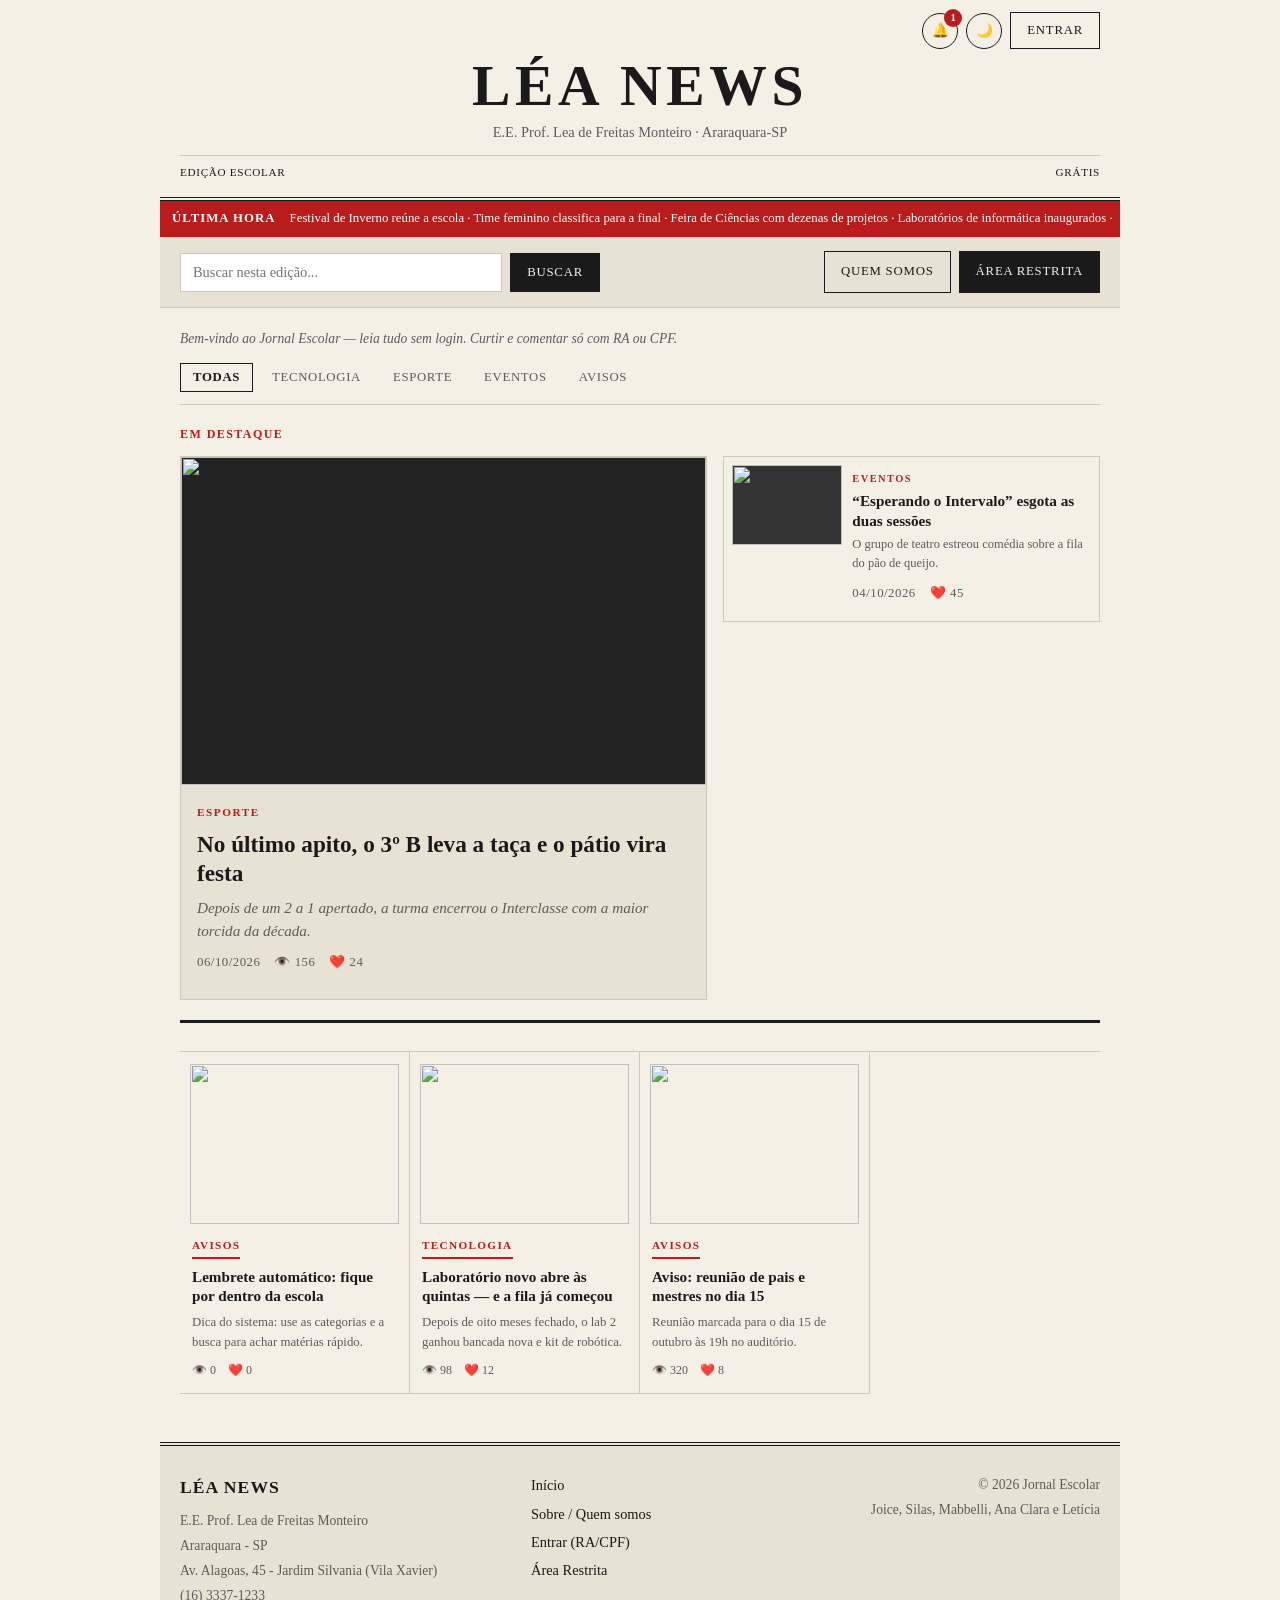
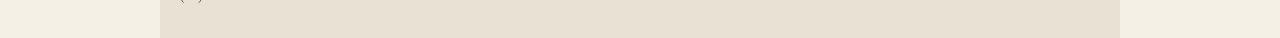
==== commit 1a5fc7d2: "a" ====
--- a/index.html
+++ b/index.html
@@ -3,99 +3,126 @@
 <head>
   <meta charset="UTF-8">
   <meta name="viewport" content="width=device-width, initial-scale=1.0">
-  <title>LEA NEWS - Jornal Escolar</title>
+  <title>Léa News — Jornal Escolar</title>
   <link rel="stylesheet" href="styles.css">
 </head>
 <body>
-
   <div id="app">
-    <header class="header">
-      <div class="header-left">
-        <img src="logo.png" class="logo-img" alt="Logo">
-        <div>
-          <h1>Jornal Escolar</h1>
-          <span id="school-name">E.E. Prof. Lea de Freitas Monteiro</span>
-        </div>
-      </div>
-      <div class="header-right">
-        <button id="theme-toggle" class="btn btn-icon">🌙</button>
-        <span id="user-greeting" class="hidden">Olá!</span>
-        
-        <button id="login-btn" class="btn btn-outline">Entrar</button>
-        <button id="logout-btn" class="btn btn-outline hidden">Sair</button>
-        
-        <a href="login-gestao.html" class="btn btn-primary" style="margin-left: 8px;">Área Restrita</a>
+
+    <!-- CAPA ESTILO JORNAL -->
+    <header class="paper-header">
+      <div class="paper-header-top">
+        <div class="notif-wrap">
+          <button id="notif-btn" class="btn btn-icon" type="button" title="Notificações">🔔</button>
+          <span id="notif-badge" class="notif-badge hidden">0</span>
+          <div id="notif-panel" class="notif-panel hidden">
+            <div class="notif-panel-head">
+              <strong>Notificações</strong>
+              <button type="button" id="notif-clear" class="notif-link">Limpar</button>
+            </div>
+            <div id="notif-list" class="notif-list"></div>
+            <button type="button" id="notif-enable-browser" class="notif-enable">Ativar alertas do navegador</button>
+          </div>
+        </div>
+        <button id="theme-toggle" class="btn btn-icon" type="button" title="Tema">🌙</button>
+        <span id="user-greeting" class="user-greeting hidden">Olá!</span>
+        <button id="login-btn" class="btn-paper" type="button">Entrar</button>
+        <button id="logout-btn" class="btn-paper hidden" type="button">Sair</button>
+      </div>
+      <div class="masthead">
+        <h1 class="masthead-title">LÉA NEWS</h1>
+        <p class="masthead-sub" id="school-name">E.E. Prof. Lea de Freitas Monteiro · Araraquara-SP</p>
+        <div class="masthead-meta">
+          <span>Edição escolar</span>
+          <span>Grátis</span>
+        </div>
       </div>
     </header>
 
-    <main class="main">
-      <section class="welcome">
-        <h2 id="welcome-msg">Bem-vindo ao Jornal Escolar</h2>
-        <div class="search-box">
-          <input type="text" id="search-input" placeholder="Buscar notícias...">
-          <button id="search-btn" class="btn btn-primary">Buscar</button>
-        </div>
+    <div class="ultima-hora">
+      <strong>ÚLTIMA HORA</strong>
+      <div class="ultima-hora-track">
+        <span class="ultima-hora-texto">Festival de Inverno reúne a escola · Time feminino classifica para a final · Feira de Ciências com dezenas de projetos · Laboratórios de informática inaugurados ·&nbsp;</span>
+        <span class="ultima-hora-texto">Festival de Inverno reúne a escola · Time feminino classifica para a final · Feira de Ciências com dezenas de projetos · Laboratórios de informática inaugurados ·&nbsp;</span>
+      </div>
+    </div>
+
+    <div class="paper-toolbar">
+      <div class="search-box">
+        <input type="text" id="search-input" placeholder="Buscar nesta edição...">
+        <button id="search-btn" class="btn-paper btn-paper-fill" type="button">Buscar</button>
+      </div>
+      <div class="toolbar-actions">
+        <a href="sobre.html" class="btn-paper">Quem somos</a>
+        <a href="login-gestao.html" class="btn-paper btn-paper-fill">Área Restrita</a>
+      </div>
+    </div>
+
+    <main class="main paper-main">
+      <p id="welcome-msg" class="welcome-line">Bem-vindo ao Jornal Escolar — leia tudo sem login. Curtir e comentar só com RA ou CPF.</p>
+
+      <section class="categories">
+        <button class="cat-btn active" data-cat="Todas" type="button">Todas</button>
+        <button class="cat-btn" data-cat="Tecnologia" type="button">Tecnologia</button>
+        <button class="cat-btn" data-cat="Esporte" type="button">Esporte</button>
+        <button class="cat-btn" data-cat="Eventos" type="button">Eventos</button>
+        <button class="cat-btn" data-cat="Avisos" type="button">Avisos</button>
       </section>
 
-      <section class="categories">
-        <button class="cat-btn active" data-cat="Todas">Todas</button>
-        <button class="cat-btn" data-cat="Tecnologia">Tecnologia</button>
-        <button class="cat-btn" data-cat="Esporte">Esporte</button>
-        <button class="cat-btn" data-cat="Eventos">Eventos</button>
-        <button class="cat-btn" data-cat="Avisos">Avisos</button>
+      <div id="admin-actions" class="admin-actions hidden">
+        <button id="new-news-btn" class="btn-paper btn-paper-fill" type="button">+ Publicar Notícia</button>
+        <button id="manage-users-btn" class="btn-paper" type="button">Gerenciar Usuários</button>
+      </div>
+
+      <!-- VÁRIOS DESTAQUES (estilo portal) -->
+      <section id="featured-news" class="destaques-portal hidden">
+        <div class="destaques-label">Em destaque</div>
+        <div class="destaques-layout">
+          <article class="destaque-principal" id="destaque-principal">
+            <div class="destaque-principal-img-wrap">
+              <img id="featured-img" src="" alt="">
+            </div>
+            <div class="destaque-principal-text">
+              <span id="featured-category" class="secao-label"></span>
+              <h2 id="featured-title"></h2>
+              <p id="featured-description" class="linha-fina"></p>
+              <div class="featured-meta">
+                <span id="featured-date"></span>
+                <span id="featured-views"></span>
+                <span id="featured-likes"></span>
+              </div>
+              <div id="featured-admin-btns" class="card-admin-btns hidden" style="margin-top:10px;">
+                <button type="button" id="featured-edit-btn" class="btn-edit">Editar</button>
+                <button type="button" id="featured-delete-btn" class="btn-delete">Excluir</button>
+              </div>
+            </div>
+          </article>
+          <div class="destaques-lista" id="destaques-lista"></div>
+        </div>
       </section>
 
-      <div id="admin-actions" class="admin-actions hidden">
-        <button id="new-news-btn" class="btn btn-primary">+ Publicar Notícia</button>
-        <button id="manage-users-btn" class="btn btn-outline">👥 Gerenciar Usuários</button>
-      </div>
-
-      <!-- NOTÍCIA EM DESTAQUE -->
-      <section id="featured-news" class="featured-news hidden">
-        <div class="featured-badge">⭐ Em destaque</div>
-        <div class="featured-content">
-          <img id="featured-img" src="" alt="">
-          <div class="featured-text">
-            <span id="featured-category" class="badge"></span>
-            <h2 id="featured-title"></h2>
-            <p id="featured-description"></p>
-            <div class="featured-meta">
-              <span id="featured-date"></span>
-              <span id="featured-views"></span>
-              <span id="featured-likes"></span>
-            </div>
-            <button type="button" id="featured-read-btn" class="btn btn-primary">Ler notícia</button>
-            <div id="featured-admin-btns" class="card-admin-btns hidden" style="margin-top: 12px;">
-              <button type="button" id="featured-edit-btn" class="btn-edit">Editar</button>
-              <button type="button" id="featured-delete-btn" class="btn-delete">Excluir</button>
-            </div>
-          </div>
-        </div>
-      </section>
-
       <section id="news-grid" class="news-grid"></section>
+
     </main>
 
-    <!-- RODAPÉ -->
-    <footer class="footer">
+    <footer class="footer paper-footer">
       <div class="footer-content">
         <div class="footer-left">
-          <strong>LEA NEWS</strong>
+          <strong>LÉA NEWS</strong>
           <p>E.E. Prof. Lea de Freitas Monteiro</p>
           <p>Araraquara - SP</p>
-          <p>Endereço: Av. Alagoas, 45 - Jardim Silvania (Vila Xavier), 14811-100</p>
-          <p>Telefone: (16) 3337-1233</p>
+          <p>Av. Alagoas, 45 - Jardim Silvania (Vila Xavier)</p>
+          <p>(16) 3337-1233</p>
         </div>
         <div class="footer-center">
           <a href="index.html">Início</a>
-          <a href="sobre.html">Sobre o Jornal</a>
-          <a href="login.html">Entrar</a>
+          <a href="sobre.html">Sobre / Quem somos</a>
+          <a href="login.html">Entrar (RA/CPF)</a>
           <a href="login-gestao.html">Área Restrita</a>
         </div>
         <div class="footer-right">
           <p>© 2026 Jornal Escolar</p>
-          <p>Desenvolvido pelos alunos(as):</p>
-          <p>Joice Vitória da Silva Souza, Silas Henrique Moura, Mabbelli Lima, Ana Clara Blandina de Souza Patrício e Letícia Rakelly Melo Mendes.</p>
+          <p>Joice, Silas, Mabbelli, Ana Clara e Letícia</p>
         </div>
       </div>
     </footer>
@@ -105,13 +132,12 @@
   <div id="news-modal" class="modal hidden">
     <div class="modal-content">
       <button type="button" class="close-modal" title="Fechar">×</button>
-
-      <div id="modal-gallery-container" style="position: relative; text-align: center; padding: 10px 0;">
+      <div id="modal-gallery-container" style="position:relative;text-align:center;padding:10px 0;">
         <button type="button" id="prev-photo" class="gallery-nav prev">‹</button>
         <button type="button" id="next-photo" class="gallery-nav next">›</button>
         <div id="photo-counter"></div>
-      </div>
-
+        <div id="photo-thumbs" class="photo-thumbs"></div>
+      </div>
       <div class="modal-body">
         <span id="modal-category" class="badge"></span>
         <h2 id="modal-title"></h2>
@@ -122,29 +148,27 @@
         </div>
         <p id="modal-content"></p>
         <div class="actions">
-          <button type="button" id="like-btn" class="btn btn-outline">❤️ Curtir</button>
+          <button type="button" id="like-btn" class="btn-paper">❤️ Curtir</button>
         </div>
         <div class="comments-section">
           <h3>Comentários</h3>
           <div id="comments-list"></div>
-          
           <div id="comment-area" class="hidden">
             <div class="add-comment">
               <textarea id="comment-input" placeholder="Escreva um comentário..." rows="3"></textarea>
-              <button type="button" id="add-comment-btn" class="btn btn-primary">Comentar</button>
+              <button type="button" id="add-comment-btn" class="btn-paper btn-paper-fill">Comentar</button>
             </div>
           </div>
-          
           <div id="login-to-comment">
-            <p style="margin-bottom: 10px;">Faça login para comentar</p>
-            <a href="login.html" class="btn btn-primary">Entrar</a>
+            <p style="margin-bottom:10px;">Faça login para curtir e comentar</p>
+            <a href="login.html" class="btn-paper btn-paper-fill">Entrar com RA ou CPF</a>
           </div>
         </div>
       </div>
     </div>
   </div>
 
-  <!-- MODAL NOVA / EDITAR NOTÍCIA -->
+  <!-- MODAL NOVA / EDITAR -->
   <div id="edit-modal" class="modal hidden">
     <div class="modal-content small">
       <button type="button" class="close-modal" title="Fechar">×</button>
@@ -152,7 +176,6 @@
       <form id="news-form">
         <label>Título</label>
         <input type="text" id="news-title" required>
-        
         <label>Categoria</label>
         <select id="news-category" required>
           <option value="Tecnologia">Tecnologia</option>
@@ -160,33 +183,24 @@
           <option value="Eventos">Eventos</option>
           <option value="Avisos">Avisos</option>
         </select>
-        
-        <label>Mídia da Notícia (Fotos e Vídeos)</label>
-        <div style="margin-bottom: 8px;">
-          <input type="file" id="news-image" accept="image/*,video/*" multiple style="display: none;">
-          <button type="button" id="choose-photos-btn" class="btn btn-outline" style="width: 100%;">
-            📷🎬 Escolher Fotos ou Vídeos
-          </button>
-        </div>
-        <small style="color: var(--text-secondary); display: block; margin-bottom: 8px;">
-          Você pode adicionar várias fotos e vídeos. A primeira será a capa.
-        </small>
-        <div id="image-preview" style="display: flex; flex-wrap: wrap; gap: 10px; margin-bottom: 16px;"></div>
-        
+        <label>Mídia (Fotos e Vídeos)</label>
+        <div style="margin-bottom:8px;">
+          <input type="file" id="news-image" accept="image/*,video/*" multiple style="display:none;">
+          <button type="button" id="choose-photos-btn" class="btn-paper" style="width:100%;">📷🎬 Escolher Fotos ou Vídeos</button>
+        </div>
+        <small style="color:var(--text-secondary);display:block;margin-bottom:8px;">Várias fotos/vídeos. A primeira é a capa.</small>
+        <div id="image-preview" style="display:flex;flex-wrap:wrap;gap:10px;margin-bottom:16px;"></div>
         <label>Descrição curta</label>
         <textarea id="news-description" required rows="2"></textarea>
-        
         <label>Conteúdo completo</label>
         <textarea id="news-content" required rows="6"></textarea>
-
-        <label style="display:flex; align-items:center; gap:8px; margin-top:20px; cursor:pointer;">
-          <input type="checkbox" id="news-destaque" style="width:auto; margin:0;">
-          Marcar como notícia em destaque
+        <label style="display:flex;align-items:center;gap:8px;margin-top:20px;cursor:pointer;">
+          <input type="checkbox" id="news-destaque" style="width:auto;margin:0;">
+          Marcar como destaque (pode ter várias)
         </label>
-        
         <div class="form-actions">
-          <button type="button" class="btn btn-outline btn-cancelar">Cancelar</button>
-          <button type="submit" class="btn btn-primary">Salvar</button>
+          <button type="button" class="btn-paper btn-cancelar">Cancelar</button>
+          <button type="submit" class="btn-paper btn-paper-fill">Salvar</button>
         </div>
       </form>
     </div>
@@ -196,30 +210,44 @@
   <div id="users-modal" class="modal hidden">
     <div class="modal-content small">
       <button type="button" class="close-modal" title="Fechar">×</button>
-      <h2 style="margin-bottom: 16px;">Gerenciar Usuários</h2>
-      
-      <form id="add-user-form" style="margin-bottom: 20px; padding-bottom: 16px; border-bottom: 1px solid var(--border);">
+      <h2 style="margin-bottom:16px;">Gerenciar Usuários</h2>
+      <form id="add-user-form" style="margin-bottom:20px;padding-bottom:16px;border-bottom:1px solid var(--border);">
+        <label>Tipo de usuário</label>
+        <select id="new-user-role">
+          <option value="aluno">Aluno</option>
+          <option value="responsavel">Responsável</option>
+          <option value="professor">Professor</option>
+          <option value="gremio">Grêmio</option>
+          <option value="direcao">Direção</option>
+          <option value="admin">Admin</option>
+        </select>
+
         <label>Nome</label>
         <input type="text" id="new-user-name" required placeholder="Nome completo">
-        
-        <label>Usuário</label>
-        <input type="text" id="new-user-username" required placeholder="usuario">
-        
+
+        <div id="field-ra">
+          <label>RA do aluno</label>
+          <input type="text" id="new-user-ra" placeholder="Ex: 202600123">
+        </div>
+
+        <div id="field-cpf" class="hidden">
+          <label>CPF do responsável</label>
+          <input type="text" id="new-user-cpf" placeholder="Somente números (11 dígitos)">
+        </div>
+
+        <div id="field-username" class="hidden">
+          <label>Usuário de acesso</label>
+          <input type="text" id="new-user-username" placeholder="Ex: professor.silva">
+        </div>
+
         <label>Senha</label>
         <input type="password" id="new-user-password" required placeholder="Senha">
-        
-        <label>Tipo</label>
-        <select id="new-user-role">
-          <option value="aluno">Aluno / Pai / Comunidade</option>
-          <option value="gremio">Grêmio</option>
-          <option value="direcao">Direção</option>
-          <option value="coordenacao">Coordenação</option>
-          <option value="admin">Admin</option>
-        </select>
-        
-        <button type="submit" class="btn btn-primary" style="width: 100%; margin-top: 10px;">+ Cadastrar Usuário</button>
+
+        <p id="user-form-hint" style="font-size:0.8rem;color:var(--text-secondary);margin-top:10px;">
+          Aluno: nome + RA + senha
+        </p>
+        <button type="submit" class="btn-paper btn-paper-fill" style="width:100%;margin-top:10px;">+ Cadastrar</button>
       </form>
-      
       <div id="users-list"></div>
     </div>
   </div>
--- a/styles.css
+++ b/styles.css
@@ -1,658 +1,471 @@
 :root {
-  --bg: #f5f7fa;
-  --bg-card: #ffffff;
-  --text: #1a1a2e;
-  --text-secondary: #6b7280;
-  --primary: #2563eb;
-  --primary-hover: #1d4ed8;
-  --border: #e5e7eb;
-  --shadow: 0 4px 12px rgba(0, 0, 0, 0.08);
-  --radius: 12px;
+  --ink: #1a1a1a;
+  --paper: #f4f0e6;
+  --paper-dark: #e8e2d4;
+  --red: #b91c1c;
+  --text: #1a1a1a;
+  --text-secondary: #5c5c5c;
+  --border: #cfc8b8;
+  --bg: #f4f0e6;
+  --bg-card: #faf7f0;
+  --primary: #1a1a1a;
+  --primary-hover: #333;
+  --green-soft: #e8e2d4;
+  --shadow: 0 2px 12px rgba(0,0,0,0.08);
+  --radius: 4px;
 }
 
 [data-theme="dark"] {
-  --bg: #0f172a;
-  --bg-card: #1e293b;
-  --text: #f1f5f9;
-  --text-secondary: #94a3b8;
-  --primary: #3b82f6;
-  --primary-hover: #2563eb;
-  --border: #334155;
-  --shadow: 0 4px 12px rgba(0, 0, 0, 0.3);
-}
-
-* {
-  margin: 0;
-  padding: 0;
-  box-sizing: border-box;
-}
+  --ink: #f0ebe3;
+  --paper: #1a1814;
+  --paper-dark: #252218;
+  --red: #dc2626;
+  --text: #f0ebe3;
+  --text-secondary: #a8a090;
+  --border: #3a3530;
+  --bg: #1a1814;
+  --bg-card: #252218;
+  --primary: #f0ebe3;
+  --primary-hover: #fff;
+  --green-soft: #2a2620;
+  --shadow: 0 2px 12px rgba(0,0,0,0.4);
+}
+
+* { margin: 0; padding: 0; box-sizing: border-box; }
 
 body {
-  font-family: 'Segoe UI', system-ui, -apple-system, sans-serif;
-  background: var(--bg);
-  color: var(--text);
-  line-height: 1.5;
+  font-family: Georgia, 'Times New Roman', Times, serif;
+  background: var(--paper);
+  color: var(--ink);
+  line-height: 1.55;
   min-height: 100vh;
 }
 
-.btn {
+button, input, select, textarea, a.btn-paper {
+  font-family: Georgia, 'Times New Roman', serif;
+}
+
+.btn-paper {
   display: inline-flex;
   align-items: center;
   justify-content: center;
-  gap: 6px;
-  padding: 10px 18px;
-  border-radius: 8px;
-  border: none;
-  font-size: 14px;
-  font-weight: 500;
+  padding: 10px 16px;
+  border: 1px solid var(--ink);
+  background: transparent;
+  color: var(--ink);
+  font-size: 0.8rem;
+  text-transform: uppercase;
+  letter-spacing: 0.06em;
   cursor: pointer;
-  transition: all 0.2s;
   text-decoration: none;
-}
-
-.btn-primary {
-  background: var(--primary);
-  color: white;
-}
-
-.btn-primary:hover {
-  background: var(--primary-hover);
-}
-
-.btn-outline {
-  background: transparent;
-  border: 1.5px solid var(--border);
-  color: var(--text);
-}
-
-.btn-outline:hover {
-  border-color: var(--primary);
-  color: var(--primary);
-}
+  transition: 0.15s;
+}
+.btn-paper:hover { background: var(--ink); color: var(--paper); }
+.btn-paper-fill {
+  background: var(--ink);
+  color: var(--paper);
+}
+.btn-paper-fill:hover { opacity: 0.85; color: var(--paper); }
 
 .btn-icon {
-  width: 40px;
-  height: 40px;
-  padding: 0;
-  font-size: 18px;
-  background: transparent;
-  border: 1.5px solid var(--border);
-  border-radius: 50%;
-}
-
-.btn-icon:hover {
-  background: var(--border);
-}
-
-.header {
+  width: 36px; height: 36px; padding: 0; font-size: 16px;
+  border: 1px solid var(--border); background: transparent;
+  border-radius: 50%; cursor: pointer; color: var(--ink);
+}
+
+.btn { display: inline-flex; align-items: center; justify-content: center; gap: 6px; padding: 10px 16px; border: 1px solid var(--ink); background: transparent; color: var(--ink); font-size: 0.85rem; cursor: pointer; text-decoration: none; }
+.btn-primary { background: var(--ink); color: var(--paper); border-color: var(--ink); }
+.btn-primary:hover { opacity: 0.85; }
+.btn-outline { background: transparent; }
+
+.paper-header {
+  background: var(--paper);
+  border-bottom: 4px double var(--ink);
+  padding: 12px 20px 16px;
+  max-width: 960px;
+  margin: 0 auto;
+}
+.paper-header-top {
+  display: flex;
+  justify-content: flex-end;
+  align-items: center;
+  gap: 8px;
+  margin-bottom: 8px;
+}
+.user-greeting { font-size: 0.85rem; color: var(--text-secondary); }
+.masthead { text-align: center; }
+.masthead-title {
+  font-size: clamp(2.4rem, 7vw, 3.6rem);
+  font-weight: 700;
+  letter-spacing: 0.08em;
+  text-transform: uppercase;
+  line-height: 1;
+}
+.masthead-sub {
+  font-size: 0.9rem;
+  color: var(--text-secondary);
+  margin-top: 6px;
+}
+.masthead-meta {
   display: flex;
   justify-content: space-between;
+  font-size: 0.7rem;
+  text-transform: uppercase;
+  letter-spacing: 0.06em;
+  margin-top: 12px;
+  padding-top: 8px;
+  border-top: 1px solid var(--border);
+}
+
+.ultima-hora {
+  background: var(--red);
+  color: #fff;
+  padding: 8px 12px;
+  font-size: 0.8rem;
+  display: flex;
+  gap: 14px;
+  overflow: hidden;
+  white-space: nowrap;
+  max-width: 960px;
+  margin: 0 auto;
+}
+.ultima-hora strong {
+  text-transform: uppercase;
+  letter-spacing: 0.08em;
+  flex-shrink: 0;
+}
+.ultima-hora-track {
+  display: flex;
+  animation: marquee 28s linear infinite;
+}
+.ultima-hora-texto { padding-right: 2rem; }
+@keyframes marquee {
+  0% { transform: translateX(0); }
+  100% { transform: translateX(-50%); }
+}
+
+.paper-toolbar {
+  max-width: 960px;
+  margin: 0 auto;
+  padding: 14px 20px;
+  background: var(--paper-dark);
+  border-bottom: 1px solid var(--border);
+  display: flex;
+  flex-wrap: wrap;
+  gap: 10px;
   align-items: center;
-  padding: 16px 24px;
-  background: var(--bg-card);
-  border-bottom: 1px solid var(--border);
-  position: sticky;
-  top: 0;
-  z-index: 100;
-  box-shadow: var(--shadow);
-}
-
-.header-left {
-  display: flex;
-  align-items: center;
-  gap: 14px;
-}
-
-.logo-img {
-  width: 52px;
-  height: 52px;
-  object-fit: contain;
-  border-radius: 10px;
-}
-
-.header-left h1 {
-  font-size: 20px;
-  font-weight: 700;
-}
-
-#school-name {
-  font-size: 13px;
-  color: var(--text-secondary);
-}
-
-.header-right {
-  display: flex;
-  align-items: center;
-  gap: 10px;
-}
-
-.main {
-  max-width: 1100px;
-  margin: 0 auto;
-  padding: 30px 20px;
-}
-
-.welcome h2 {
-  font-size: 26px;
-  margin-bottom: 16px;
-}
-
-.search-box {
-  display: flex;
-  gap: 10px;
-  max-width: 500px;
-  margin-bottom: 20px;
-}
-
+  justify-content: space-between;
+}
+.search-box { display: flex; gap: 8px; flex: 1; min-width: 200px; max-width: 420px; }
 .search-box input {
   flex: 1;
-  padding: 12px 16px;
-  border: 1.5px solid var(--border);
-  border-radius: 8px;
-  background: var(--bg-card);
-  color: var(--text);
-  font-size: 15px;
-}
-
-.search-box input:focus {
-  outline: none;
-  border-color: var(--primary);
+  padding: 10px 12px;
+  border: 1px solid var(--border);
+  background: #fff;
+  color: var(--ink);
+  font-size: 0.9rem;
+}
+[data-theme="dark"] .search-box input { background: var(--bg-card); }
+.search-box input:focus { outline: 2px solid var(--ink); outline-offset: 1px; }
+.toolbar-actions { display: flex; gap: 8px; flex-wrap: wrap; }
+
+.paper-main {
+  max-width: 960px;
+  margin: 0 auto;
+  padding: 20px 20px 48px;
+  background: var(--paper);
+}
+.welcome-line {
+  font-size: 0.85rem;
+  color: var(--text-secondary);
+  font-style: italic;
+  margin-bottom: 14px;
 }
 
 .categories {
+  display: flex;
+  flex-wrap: wrap;
+  gap: 6px;
+  margin-bottom: 20px;
+  padding-bottom: 12px;
+  border-bottom: 1px solid var(--border);
+}
+.cat-btn {
+  padding: 6px 12px;
+  border: 1px solid transparent;
+  background: transparent;
+  color: var(--text-secondary);
+  font-size: 0.8rem;
+  text-transform: uppercase;
+  letter-spacing: 0.05em;
+  cursor: pointer;
+}
+.cat-btn:hover { color: var(--ink); }
+.cat-btn.active {
+  border-color: var(--ink);
+  color: var(--ink);
+  font-weight: 700;
+}
+
+.admin-actions {
   display: flex;
   flex-wrap: wrap;
   gap: 10px;
+  margin-bottom: 20px;
+}
+.admin-actions.hidden { display: none; }
+
+.featured-news.manchete {
+  border-bottom: 2px solid var(--ink);
+  padding-bottom: 20px;
   margin-bottom: 24px;
-}
-
-.cat-btn {
-  padding: 8px 16px;
-  border-radius: 20px;
-  border: 1.5px solid var(--border);
-  background: var(--bg-card);
-  color: var(--text);
-  font-size: 14px;
-  cursor: pointer;
-  transition: all 0.2s;
-}
-
-.cat-btn:hover {
-  border-color: var(--primary);
-  color: var(--primary);
-}
-
-.cat-btn.active {
-  background: var(--primary);
-  color: white;
-  border-color: var(--primary);
-}
-
-.admin-actions {
-  display: flex;
-  flex-wrap: wrap;
-  gap: 12px;
-  margin-bottom: 28px;
-}
-
-.admin-actions.hidden {
-  display: none;
-}
-
-/* ===== DESTAQUE ===== */
-.featured-news {
-  background: var(--bg-card);
-  border-radius: 16px;
-  overflow: hidden;
-  margin-bottom: 32px;
-  border: 1px solid var(--border);
-  box-shadow: var(--shadow);
   position: relative;
 }
-
-.featured-news.hidden {
-  display: none;
-}
-
+.featured-news.hidden { display: none; }
 .featured-badge {
-  position: absolute;
-  top: 16px;
-  left: 16px;
-  background: #f59e0b;
-  color: #000;
-  font-size: 12px;
+  display: inline-block;
+  font-size: 0.7rem;
+  text-transform: uppercase;
+  letter-spacing: 0.12em;
+  color: var(--red);
+  border-bottom: 2px solid var(--red);
+  padding-bottom: 4px;
+  margin-bottom: 12px;
   font-weight: 700;
-  padding: 6px 12px;
-  border-radius: 20px;
-  z-index: 2;
-}
-
+  position: static;
+  background: none;
+}
 .featured-content {
   display: grid;
-  grid-template-columns: 1.2fr 1fr;
-  min-height: 280px;
-}
-
+  grid-template-columns: 1fr;
+  gap: 16px;
+}
 .featured-content img {
   width: 100%;
-  height: 100%;
+  max-height: 320px;
   object-fit: cover;
-  min-height: 280px;
-}
-
-.featured-text {
-  padding: 28px 24px;
-  display: flex;
-  flex-direction: column;
-  justify-content: center;
-  gap: 10px;
-}
-
+  border-radius: 0;
+  display: block;
+}
 .featured-text h2 {
-  font-size: 24px;
-  line-height: 1.3;
-}
-
-.featured-text p {
-  color: var(--text-secondary);
-  font-size: 15px;
-}
-
+  font-size: clamp(1.7rem, 4.5vw, 2.5rem);
+  line-height: 1.15;
+  margin: 8px 0 10px;
+  font-weight: 700;
+}
+.linha-fina, .featured-text p {
+  font-size: 1.05rem;
+  color: var(--text-secondary);
+  font-style: italic;
+  max-width: 40rem;
+}
 .featured-meta {
   display: flex;
-  gap: 16px;
-  font-size: 13px;
-  color: var(--text-secondary);
-  margin: 6px 0 10px;
+  flex-wrap: wrap;
+  gap: 14px;
+  font-size: 0.8rem;
+  text-transform: uppercase;
+  letter-spacing: 0.04em;
+  color: var(--text-secondary);
+  margin: 10px 0;
+}
+.secao-label {
+  font-size: 0.7rem;
+  text-transform: uppercase;
+  letter-spacing: 0.14em;
+  color: var(--red);
+  font-weight: 700;
 }
 
 .news-grid {
   display: grid;
-  grid-template-columns: repeat(auto-fill, minmax(280px, 1fr));
-  gap: 24px;
-}
-
+  grid-template-columns: repeat(4, 1fr);
+  gap: 0;
+  border-top: 1px solid var(--border);
+}
 .news-card {
-  background: var(--bg-card);
-  border-radius: var(--radius);
-  overflow: hidden;
-  box-shadow: var(--shadow);
+  padding: 12px 10px 14px;
+  border-bottom: 1px solid var(--border);
+  border-right: 1px solid var(--border);
   cursor: pointer;
-  transition: transform 0.2s;
-  border: 1px solid var(--border);
-}
-
-.news-card:hover {
-  transform: translateY(-4px);
-}
-
-.news-card img,
-.news-card video {
+  background: transparent;
+  min-width: 0;
+}
+.news-card:nth-child(4n) { border-right: none; }
+.news-card:hover h3 { color: var(--red); }
+.news-card > .card-cover,
+.news-card > img.card-cover,
+.news-card > video.card-cover {
   width: 100%;
-  height: 180px;
+  height: 160px;
   object-fit: cover;
   display: block;
-}
-
-.news-card-body {
-  padding: 16px;
-}
-
+  margin-bottom: 0;
+}
+.news-card-body { padding: 8px 2px 0; }
+.news-card h3 { font-size: 0.95rem !important; }
+.news-card p { font-size: 0.8rem !important; max-height: 40px; }
 .badge {
   display: inline-block;
+  font-size: 0.7rem;
+  text-transform: uppercase;
+  letter-spacing: 0.12em;
+  color: var(--red);
+  border-bottom: 2px solid var(--red);
+  padding-bottom: 3px;
+  margin-bottom: 8px;
+  font-weight: 700;
+  background: none;
+  border-radius: 0;
+}
+.news-card h3 {
+  font-size: 1.15rem;
+  line-height: 1.25;
+  margin-bottom: 8px;
+  font-weight: 700;
+}
+.news-card p {
+  font-size: 0.9rem;
+  color: var(--text-secondary);
+  margin-bottom: 8px;
+  max-height: 48px;
+  overflow: hidden;
+}
+.card-footer {
+  display: flex;
+  gap: 12px;
+  font-size: 0.75rem;
+  color: var(--text-secondary);
+  text-transform: uppercase;
+}
+.card-admin-btns { display: flex; gap: 8px; margin-top: 10px; }
+.btn-edit, .btn-delete {
   padding: 4px 10px;
-  background: #dbeafe;
-  color: #1e40af;
-  border-radius: 20px;
-  font-size: 12px;
-  font-weight: 600;
-  margin-bottom: 8px;
-}
-
-[data-theme="dark"] .badge {
-  background: #1e3a8a;
-  color: #93c5fd;
-}
-
-.news-card h3 {
-  font-size: 17px;
-  margin-bottom: 8px;
-}
-
-.news-card p {
-  font-size: 14px;
-  color: var(--text-secondary);
-  margin-bottom: 12px;
-  max-height: 42px;
-  overflow: hidden;
-}
-
-.card-footer {
-  display: flex;
-  gap: 16px;
-  font-size: 13px;
-  color: var(--text-secondary);
-}
-
-.card-admin-btns {
-  display: flex;
-  gap: 8px;
-  margin-top: 12px;
-}
-
-.btn-edit, .btn-delete {
-  padding: 6px 12px;
-  font-size: 12px;
-  border-radius: 6px;
+  font-size: 0.75rem;
   border: 1px solid var(--border);
   background: transparent;
   cursor: pointer;
-  color: var(--text);
-}
-
-.btn-delete {
-  color: #ef4444;
-  border-color: #ef4444;
-}
-
-/* ===== MODAL ===== */
+  color: var(--ink);
+  text-transform: uppercase;
+}
+.btn-delete { color: var(--red); border-color: #e8b4b4; }
+
 .modal {
-  position: fixed;
-  inset: 0;
-  background: rgba(0, 0, 0, 0.55);
-  display: flex;
-  align-items: center;
-  justify-content: center;
-  z-index: 1000;
-  padding: 20px;
-}
-
-.modal.hidden {
-  display: none;
-}
-
+  position: fixed; inset: 0; background: rgba(0,0,0,0.55);
+  display: flex; align-items: center; justify-content: center;
+  z-index: 1000; padding: 20px;
+}
+.modal.hidden { display: none; }
 .modal-content {
-  background: var(--bg-card);
-  border-radius: 16px;
+  background: var(--paper);
+  border-radius: 0;
   max-width: 700px;
   width: 100%;
   max-height: 90vh;
   overflow-y: auto;
   position: relative;
-}
-
-.modal-content.small {
-  max-width: 460px;
-  padding: 28px 24px 24px;
-}
-
-.modal-content.small h2 {
-  margin-bottom: 8px;
-  padding-right: 40px;
-}
-
-/* Botão X bem visível */
+  border: 1px solid var(--border);
+}
+.modal-content.small { max-width: 460px; padding: 28px 24px 24px; }
+.modal-content.small h2 { margin-bottom: 8px; padding-right: 40px; }
 .close-modal {
-  position: absolute;
-  top: 12px;
-  right: 12px;
-  width: 36px;
-  height: 36px;
-  border-radius: 50%;
-  border: none;
-  background: rgba(0, 0, 0, 0.55);
-  color: #fff;
-  font-size: 22px;
-  line-height: 1;
-  cursor: pointer;
-  z-index: 20;
-  display: flex;
-  align-items: center;
-  justify-content: center;
-  transition: background 0.2s;
-}
-
-.close-modal:hover {
-  background: #e74c3c;
-}
-
+  position: absolute; top: 10px; right: 10px; width: 36px; height: 36px;
+  border: 1px solid var(--ink); background: var(--paper); color: var(--ink);
+  font-size: 22px; cursor: pointer; z-index: 20;
+  display: flex; align-items: center; justify-content: center;
+}
+.close-modal:hover { background: var(--red); color: #fff; border-color: var(--red); }
 .gallery-nav {
-  position: absolute;
-  top: 50%;
-  transform: translateY(-50%);
-  z-index: 10;
-  background: rgba(0, 0, 0, 0.55);
-  color: white;
-  border: none;
-  width: 40px;
-  height: 40px;
-  border-radius: 50%;
-  font-size: 22px;
-  cursor: pointer;
-  display: none;
-  align-items: center;
-  justify-content: center;
-}
-
+  position: absolute; top: 50%; transform: translateY(-50%); z-index: 10;
+  background: rgba(0,0,0,0.5); color: white; border: none; width: 40px; height: 40px;
+  font-size: 22px; cursor: pointer; display: none; align-items: center; justify-content: center;
+}
 .gallery-nav.prev { left: 10px; }
 .gallery-nav.next { right: 10px; }
-
 #photo-counter {
-  position: absolute;
-  bottom: 8px;
-  left: 0;
-  right: 0;
-  color: #333;
-  font-size: 14px;
-  font-weight: bold;
-  text-align: center;
-}
-
-.modal-body {
-  padding: 24px;
-}
-
-.modal-body h2 {
-  font-size: 22px;
-  margin: 10px 0;
-}
-
+  position: absolute; bottom: 8px; left: 0; right: 0;
+  text-align: center; font-size: 13px; font-weight: 600; color: #444;
+}
+.modal-body { padding: 24px; }
+.modal-body h2 { font-size: 1.6rem; margin: 10px 0; line-height: 1.2; }
 .meta {
-  display: flex;
-  gap: 16px;
-  font-size: 13px;
-  color: var(--text-secondary);
-  margin-bottom: 16px;
-}
-
+  display: flex; gap: 14px; font-size: 0.8rem;
+  color: var(--text-secondary); margin-bottom: 16px; text-transform: uppercase;
+}
 .comments-section {
-  margin-top: 24px;
-  border-top: 1px solid var(--border);
-  padding-top: 20px;
-}
-
+  margin-top: 24px; border-top: 2px solid var(--ink); padding-top: 20px;
+}
+.comments-section h3 {
+  font-size: 0.85rem; text-transform: uppercase; letter-spacing: 0.08em; margin-bottom: 12px;
+}
 .comment {
-  padding: 10px 0;
-  border-bottom: 1px solid var(--border);
-  font-size: 14px;
-}
-
-.add-comment {
-  margin-top: 16px;
-  display: flex;
-  flex-direction: column;
-  gap: 10px;
-}
-
+  padding: 10px 0; border-bottom: 1px solid var(--border); font-size: 0.95rem;
+}
+.add-comment { margin-top: 16px; display: flex; flex-direction: column; gap: 10px; }
 .add-comment textarea {
-  width: 100%;
-  padding: 12px;
-  border: 1.5px solid var(--border);
-  border-radius: 8px;
-  background: var(--bg);
-  color: var(--text);
-  resize: vertical;
-  font-family: inherit;
-}
-
+  width: 100%; padding: 12px; border: 1px solid var(--border);
+  background: #fff; color: var(--ink); resize: vertical; font-family: Georgia, serif;
+}
+[data-theme="dark"] .add-comment textarea { background: var(--bg-card); }
 #login-to-comment {
-  text-align: center;
-  padding: 15px;
-  background: var(--bg);
-  border: 1px solid var(--border);
-  border-radius: 8px;
-  margin-top: 10px;
-}
-
-#news-form,
-#add-user-form {
-  padding: 8px 4px;
-}
-
-#news-form label,
-#add-user-form label {
-  display: block;
-  margin-bottom: 10px;
-  margin-top: 26px;
-  font-weight: 500;
-  font-size: 14px;
-}
-
-#news-form label:first-of-type,
-#add-user-form label:first-of-type {
-  margin-top: 4px;
-}
-
-#news-form input,
-#news-form select,
-#news-form textarea,
-#add-user-form input,
-#add-user-form select {
-  width: 100%;
-  padding: 14px 16px;
-  border: 1.5px solid var(--border);
-  border-radius: 10px;
-  background: var(--bg);
-  color: var(--text);
-  margin-bottom: 6px;
-  font-size: 15px;
-  font-family: inherit;
-}
-
-#news-form input:focus,
-#news-form select:focus,
-#news-form textarea:focus,
-#add-user-form input:focus,
-#add-user-form select:focus {
-  outline: none;
-  border-color: var(--primary);
-}
-
-#news-form small {
-  display: block;
-  margin-top: 8px;
-  margin-bottom: 6px;
-  line-height: 1.4;
-}
-
+  text-align: center; padding: 16px; border: 1px solid var(--border);
+  margin-top: 12px; background: var(--paper-dark);
+}
+
+#news-form label, #add-user-form label {
+  display: block; margin-bottom: 6px; margin-top: 16px;
+  font-size: 0.8rem; text-transform: uppercase; letter-spacing: 0.05em;
+}
+#news-form label:first-of-type, #add-user-form label:first-of-type { margin-top: 4px; }
+#news-form input, #news-form select, #news-form textarea,
+#add-user-form input, #add-user-form select {
+  width: 100%; padding: 12px; border: 1px solid var(--border);
+  background: #fff; color: var(--ink); font-size: 15px; font-family: Georgia, serif;
+}
+[data-theme="dark"] #news-form input,
+[data-theme="dark"] #news-form select,
+[data-theme="dark"] #news-form textarea,
+[data-theme="dark"] #add-user-form input,
+[data-theme="dark"] #add-user-form select { background: var(--bg-card); }
+#news-form input:focus, #news-form select:focus, #news-form textarea:focus {
+  outline: 2px solid var(--ink);
+}
 .form-actions {
-  display: flex;
-  gap: 12px;
-  justify-content: flex-end;
-  margin-top: 36px;
-  padding-top: 20px;
-  border-top: 1px solid var(--border);
-}
-
-/* ===== RODAPÉ ===== */
-.footer {
-  background: var(--bg-card);
-  border-top: 1px solid var(--border);
-  margin-top: 50px;
-  padding: 32px 20px;
-}
-
+  display: flex; gap: 12px; justify-content: flex-end;
+  margin-top: 24px; padding-top: 16px; border-top: 1px solid var(--border);
+}
+
+.paper-footer {
+  border-top: 4px double var(--ink);
+  background: var(--paper-dark);
+  padding: 28px 20px;
+  max-width: 960px;
+  margin: 0 auto;
+}
 .footer-content {
-  max-width: 1100px;
-  margin: 0 auto;
   display: grid;
-  grid-template-columns: 1fr 1fr 1fr;
+  grid-template-columns: 1.2fr 1fr 1fr;
   gap: 24px;
-  align-items: start;
-}
-
+}
 .footer-left strong {
-  font-size: 18px;
+  font-size: 1.1rem;
+  letter-spacing: 0.06em;
   display: block;
   margin-bottom: 8px;
 }
-
-.footer-left p,
-.footer-right p {
-  font-size: 13px;
+.footer-left p, .footer-right p {
+  font-size: 0.85rem;
   color: var(--text-secondary);
   margin-bottom: 4px;
 }
-
-.footer-center {
-  display: flex;
-  flex-direction: column;
-  gap: 8px;
-}
-
+.footer-center { display: flex; flex-direction: column; gap: 6px; }
 .footer-center a {
-  color: var(--text-secondary);
+  color: var(--ink);
   text-decoration: none;
-  font-size: 14px;
-}
-
-.footer-center a:hover {
-  color: var(--primary);
-}
-
-.footer-right {
-  text-align: right;
-}
-
-/* ===== SOBRE ===== */
-.about-section {
-  max-width: 800px;
-  margin: 0 auto;
-}
-
-.about-section h2 {
-  font-size: 28px;
-  margin-bottom: 28px;
-}
-
-.about-card {
-  background: var(--bg-card);
-  border: 1px solid var(--border);
-  border-radius: 12px;
-  padding: 22px 24px;
-  margin-bottom: 18px;
-  box-shadow: var(--shadow);
-}
-
-.about-card h3 {
-  font-size: 18px;
-  margin-bottom: 10px;
-}
-
-.about-card p,
-.about-card li {
-  color: var(--text-secondary);
-  font-size: 15px;
-  line-height: 1.6;
-}
-
-.about-card ul {
-  padding-left: 20px;
-}
-
-.about-card li {
-  margin-bottom: 6px;
-}
+  font-size: 0.9rem;
+}
+.footer-center a:hover { color: var(--red); }
+.footer-right { text-align: right; }
 
 .screen {
   min-height: 100vh;
@@ -661,123 +474,456 @@
   justify-content: center;
   padding: 20px;
   position: relative;
-}
-
-.theme-toggle-top {
-  position: absolute;
-  top: 20px;
-  right: 20px;
-}
-
+  background: var(--paper);
+}
+.theme-toggle-top { position: absolute; top: 20px; right: 20px; }
 .login-card {
   background: var(--bg-card);
-  padding: 40px 32px;
-  border-radius: 16px;
-  box-shadow: var(--shadow);
+  padding: 36px 28px;
   width: 100%;
   max-width: 400px;
   text-align: center;
   border: 1px solid var(--border);
 }
-
+.login-badge {
+  display: inline-block;
+  background: var(--ink);
+  color: var(--paper);
+  font-size: 0.7rem;
+  font-weight: 700;
+  letter-spacing: 0.1em;
+  text-transform: uppercase;
+  padding: 5px 12px;
+  margin-bottom: 12px;
+}
+.logo-mark {
+  width: 48px; height: 48px;
+  background: var(--ink); color: var(--paper);
+  display: flex; align-items: center; justify-content: center;
+  font-size: 22px; margin: 0 auto 12px;
+}
+.logo-mark.big { width: 56px; height: 56px; font-size: 28px; }
 .btn-back {
-  background: none;
-  border: none;
-  color: var(--text-secondary);
-  cursor: pointer;
-  font-size: 14px;
-  margin-bottom: 20px;
-  display: block;
+  background: none; border: none; color: var(--text-secondary);
+  cursor: pointer; font-size: 0.85rem; margin-bottom: 16px;
+  display: block; text-align: left;
+}
+.login-card h1 {
+  font-size: 1.5rem;
+  letter-spacing: 0.04em;
+  margin-bottom: 6px;
+}
+.school-name-login {
+  color: var(--text-secondary);
+  font-size: 0.9rem;
+  margin-bottom: 18px;
+}
+.auth-form { display: flex; flex-direction: column; gap: 12px; }
+.auth-form input {
+  padding: 12px 14px;
+  border: 1px solid var(--border);
+  background: #fff;
+  color: var(--ink);
+  font-size: 15px;
+}
+[data-theme="dark"] .auth-form input { background: var(--paper); }
+.auth-form .btn, .auth-form .btn-paper {
+  margin-top: 6px; width: 100%; padding: 12px;
+}
+.login-hint { margin-top: 16px; font-size: 0.8rem; color: var(--text-secondary); line-height: 1.5; }
+.login-hint a { color: var(--red); }
+.login-demo { margin-top: 12px; font-size: 0.75rem; color: var(--text-secondary); }
+.login-erro {
+  display: none;
+  background: #fef2f2;
+  color: #b91c1c;
+  border: 1px solid #fecaca;
+  padding: 10px;
+  font-size: 0.85rem;
+  margin-bottom: 12px;
   text-align: left;
 }
-
-.school-photo {
-  width: 90px;
-  height: 90px;
-  object-fit: contain;
-  border-radius: 12px;
-  margin-bottom: 16px;
-}
-
-.login-card h1 {
-  font-size: 22px;
-  margin-bottom: 6px;
-}
-
-.school-name-login {
-  color: var(--text-secondary);
-  font-size: 14px;
-  margin-bottom: 28px;
-}
-
-.auth-form {
-  display: flex;
-  flex-direction: column;
-  gap: 14px;
-}
-
-.auth-form input {
-  padding: 13px 16px;
-  border: 1.5px solid var(--border);
-  border-radius: 8px;
-  background: var(--bg);
-  color: var(--text);
-  font-size: 15px;
-}
-
-.auth-form .btn {
-  margin-top: 8px;
-  width: 100%;
-  padding: 13px;
-}
-
-.hidden {
-  display: none !important;
-}
-
+.login-erro.show { display: block; }
+
+.hidden { display: none !important; }
 .user-item {
   display: flex;
   justify-content: space-between;
   align-items: center;
   padding: 12px 0;
   border-bottom: 1px solid var(--border);
-}
-
-@media (max-width: 768px) {
-  .featured-content {
+  text-align: left;
+}
+
+@media (max-width: 1100px) {
+  .news-grid { grid-template-columns: repeat(3, 1fr); }
+  .news-card:nth-child(4n) { border-right: 1px solid var(--border); }
+  .news-card:nth-child(3n) { border-right: none; }
+}
+@media (max-width: 800px) {
+  .news-grid { grid-template-columns: repeat(2, 1fr); }
+  .news-card:nth-child(3n) { border-right: 1px solid var(--border); }
+  .news-card:nth-child(2n) { border-right: none; }
+}
+@media (max-width: 700px) {
+  .news-grid { grid-template-columns: 1fr; }
+  .news-card { border-right: none; }
+  .footer-content { grid-template-columns: 1fr; text-align: center; }
+  .footer-right { text-align: center; }
+  .footer-center { align-items: center; }
+  .paper-toolbar { flex-direction: column; align-items: stretch; }
+  .search-box { max-width: none; }
+}
+
+
+/* ===== NOTIFICAÇÕES ===== */
+.notif-wrap { position: relative; display: inline-flex; align-items: center; }
+.notif-badge {
+  position: absolute; top: -4px; right: -4px;
+  min-width: 18px; height: 18px; padding: 0 5px;
+  background: var(--red); color: #fff;
+  font-size: 11px; font-weight: 700; font-family: Georgia, serif;
+  border-radius: 10px; display: flex; align-items: center; justify-content: center;
+  line-height: 1;
+}
+.notif-badge.hidden { display: none !important; }
+.notif-panel {
+  position: absolute; top: calc(100% + 8px); right: 0;
+  width: min(320px, 90vw);
+  background: var(--paper);
+  border: 1px solid var(--border);
+  box-shadow: var(--shadow);
+  z-index: 200;
+  text-align: left;
+}
+.notif-panel.hidden { display: none !important; }
+.notif-panel-head {
+  display: flex; justify-content: space-between; align-items: center;
+  padding: 12px 14px; border-bottom: 1px solid var(--border);
+  font-size: 0.85rem; text-transform: uppercase; letter-spacing: 0.06em;
+}
+.notif-link {
+  background: none; border: none; color: var(--red); cursor: pointer;
+  font-size: 0.75rem; text-transform: uppercase; font-family: Georgia, serif;
+}
+.notif-list { max-height: 280px; overflow-y: auto; }
+.notif-item {
+  padding: 12px 14px; border-bottom: 1px solid var(--border);
+  cursor: pointer; font-size: 0.9rem;
+}
+.notif-item:hover { background: var(--paper-dark); }
+.notif-item.unread { background: rgba(185, 28, 28, 0.06); }
+.notif-item strong { display: block; margin-bottom: 4px; font-size: 0.85rem; }
+.notif-item span { color: var(--text-secondary); font-size: 0.75rem; }
+.notif-empty {
+  padding: 20px 14px; text-align: center; color: var(--text-secondary); font-size: 0.85rem;
+}
+.notif-enable {
+  width: 100%; padding: 12px; border: none; border-top: 1px solid var(--border);
+  background: var(--paper-dark); color: var(--ink); cursor: pointer;
+  font-size: 0.75rem; text-transform: uppercase; letter-spacing: 0.04em;
+  font-family: Georgia, serif;
+}
+.notif-enable:hover { background: var(--ink); color: var(--paper); }
+
+
+/* ===== SOBRE + QUEM SOMOS ===== */
+.about-section {
+  margin-top: 40px;
+  padding-top: 28px;
+  border-top: 4px double var(--ink);
+}
+.about-grid {
+  display: grid;
+  grid-template-columns: 1fr 1fr;
+  gap: 28px;
+  margin-bottom: 28px;
+}
+.about-title {
+  font-size: 1.15rem;
+  text-transform: uppercase;
+  letter-spacing: 0.08em;
+  margin-bottom: 12px;
+  padding-bottom: 6px;
+  border-bottom: 2px solid var(--red);
+  display: inline-block;
+}
+.about-block p {
+  font-size: 0.95rem;
+  color: var(--text-secondary);
+  margin-bottom: 10px;
+  line-height: 1.6;
+}
+.about-block strong { color: var(--ink); }
+.about-names {
+  margin-top: 12px !important;
+  color: var(--ink) !important;
+  font-size: 0.95rem !important;
+}
+.about-photos-title {
+  font-size: 1rem;
+  text-transform: uppercase;
+  letter-spacing: 0.08em;
+  margin-bottom: 4px;
+}
+.about-photos-hint {
+  font-size: 0.8rem;
+  color: var(--text-secondary);
+  font-style: italic;
+  margin-bottom: 14px;
+}
+.team-photos {
+  display: grid;
+  grid-template-columns: repeat(5, 1fr);
+  gap: 14px;
+  margin-bottom: 20px;
+}
+.team-card {
+  margin: 0;
+  border: 1px solid var(--border);
+  background: var(--paper-dark);
+  overflow: hidden;
+}
+.team-photo-wrap {
+  width: 100%;
+  aspect-ratio: 1;
+  background: #2a2a2a;
+  overflow: hidden;
+}
+.team-card img {
+  width: 100%;
+  height: 100%;
+  object-fit: cover;
+  display: block;
+  min-height: 120px;
+}
+.team-card figcaption {
+  padding: 10px 8px;
+  font-size: 0.8rem;
+  text-align: center;
+  text-transform: uppercase;
+  letter-spacing: 0.04em;
+  color: var(--ink);
+  border-top: 1px solid var(--border);
+  font-weight: 600;
+}
+
+@media (max-width: 900px) {
+  .team-photos { grid-template-columns: repeat(3, 1fr); }
+}
+@media (max-width: 700px) {
+  .about-grid { grid-template-columns: 1fr; }
+  .team-photos { grid-template-columns: 1fr 1fr; }
+}
+
+
+/* Miniaturas da postagem (modal + cards) */
+.photo-thumbs {
+  display: flex;
+  flex-wrap: wrap;
+  gap: 8px;
+  justify-content: center;
+  padding: 12px 16px 4px;
+}
+.photo-thumbs.hidden { display: none !important; }
+.photo-thumb {
+  width: 80px;
+  height: 80px;
+  padding: 0;
+  border: 2px solid var(--border);
+  background: var(--paper-dark);
+  cursor: pointer;
+  overflow: hidden;
+  display: flex;
+  align-items: center;
+  justify-content: center;
+}
+.photo-thumb img {
+  width: 100%;
+  height: 100%;
+  object-fit: cover;
+  display: block;
+}
+.photo-thumb.active {
+  border-color: var(--red);
+  box-shadow: 0 0 0 1px var(--red);
+}
+.photo-thumb .thumb-video {
+  font-size: 18px;
+  color: var(--ink);
+}
+.card-cover {
+  width: 100%;
+  height: 160px;
+  object-fit: cover;
+  display: block;
+}
+.card-thumbs {
+  display: flex !important;
+  gap: 4px;
+  padding: 6px 4px;
+  background: rgba(0,0,0,0.35);
+  border-bottom: 1px solid var(--border);
+  overflow-x: auto;
+  min-height: 60px;
+  align-items: center;
+}
+.card-thumb {
+  width: 56px !important;
+  height: 56px !important;
+  max-width: 56px;
+  max-height: 56px;
+  object-fit: cover !important;
+  border: 2px solid #fff;
+  flex-shrink: 0;
+  display: block !important;
+  margin: 0 !important;
+}
+.card-thumb-video, .card-thumb-more {
+  width: 56px;
+  height: 56px;
+  display: flex;
+  align-items: center;
+  justify-content: center;
+  font-size: 12px;
+  border: 2px solid #fff;
+  background: #333;
+  color: #fff;
+  flex-shrink: 0;
+}
+
+
+/* ===== DESTAQUES ESTILO PORTAL (vários) ===== */
+.destaques-portal {
+  margin: 20px 0 28px;
+  padding-bottom: 20px;
+  border-bottom: 3px solid var(--ink);
+}
+.destaques-label {
+  font-size: 0.75rem;
+  text-transform: uppercase;
+  letter-spacing: 0.12em;
+  color: var(--red);
+  font-weight: 700;
+  margin-bottom: 12px;
+}
+.destaques-layout {
+  display: grid;
+  grid-template-columns: 1.4fr 1fr;
+  gap: 16px;
+  align-items: stretch;
+}
+.destaque-principal {
+  cursor: pointer;
+  display: flex;
+  flex-direction: column;
+  border: 1px solid var(--border);
+  background: var(--paper-dark);
+  overflow: hidden;
+}
+.destaque-principal-img-wrap {
+  width: 100%;
+  aspect-ratio: 16 / 10;
+  overflow: hidden;
+  background: #222;
+}
+.destaque-principal-img-wrap img {
+  width: 100%;
+  height: 100%;
+  object-fit: cover;
+  display: block;
+}
+.destaque-principal-text {
+  padding: 14px 16px 16px;
+}
+.destaque-principal-text h2 {
+  font-size: 1.45rem;
+  line-height: 1.25;
+  margin: 6px 0 8px;
+}
+.destaque-principal-text .linha-fina {
+  font-size: 0.95rem;
+  color: var(--text-secondary);
+  margin-bottom: 10px;
+}
+.destaques-lista {
+  display: flex;
+  flex-direction: column;
+  gap: 10px;
+}
+.destaque-item {
+  display: grid;
+  grid-template-columns: 110px 1fr;
+  gap: 10px;
+  cursor: pointer;
+  padding: 8px;
+  border: 1px solid var(--border);
+  background: var(--paper);
+  min-height: 90px;
+}
+.destaque-item:hover {
+  border-color: var(--red);
+}
+.destaque-item-img {
+  width: 110px;
+  height: 80px;
+  object-fit: cover;
+  display: block;
+  background: #333;
+}
+.destaque-item-img.video-ph {
+  display: flex;
+  align-items: center;
+  justify-content: center;
+  color: #fff;
+  font-size: 1.2rem;
+}
+.destaque-item-text h3 {
+  font-size: 0.95rem;
+  line-height: 1.3;
+  margin: 2px 0 4px;
+}
+.destaque-item-text p {
+  font-size: 0.78rem;
+  color: var(--text-secondary);
+  display: -webkit-box;
+  -webkit-line-clamp: 2;
+  line-clamp: 2; /* 💡 Adicione esta linha */
+  -webkit-box-orient: vertical;
+  overflow: hidden;
+  margin: 0;
+}
+.destaque-item .secao-label {
+  font-size: 0.65rem;
+}
+
+@media (max-width: 800px) {
+  .destaques-layout {
     grid-template-columns: 1fr;
   }
-
-  .featured-content img {
-    min-height: 200px;
-    max-height: 220px;
+  .destaque-item {
+    grid-template-columns: 90px 1fr;
   }
-
-  .footer-content {
-    grid-template-columns: 1fr;
-    text-align: center;
+  .destaque-item-img {
+    width: 90px;
+    height: 70px;
   }
-
-  .footer-right {
-    text-align: center;
-  }
-
-  .footer-center {
-    align-items: center;
-  }
-
-  .header {
-    flex-direction: column;
-    gap: 12px;
-    padding: 14px;
-  }
-
-  .header-right {
-    flex-wrap: wrap;
-    justify-content: center;
-  }
-
-  .news-grid {
-    grid-template-columns: 1fr;
-  }
+}
+
+
+/* Foto principal no modal um pouco menor */
+#modal-gallery-container #modal-current-photo,
+#modal-gallery-container #modal-current-video {
+  max-height: 420px !important;
+  max-width: 100% !important;
+  width: auto !important;
+  margin: 0 auto;
+  object-fit: contain !important;
+}
+.modal-content {
+  max-width: min(720px, 94vw);
+}
+.photo-thumb {
+  width: 64px;
+  height: 64px;
 }
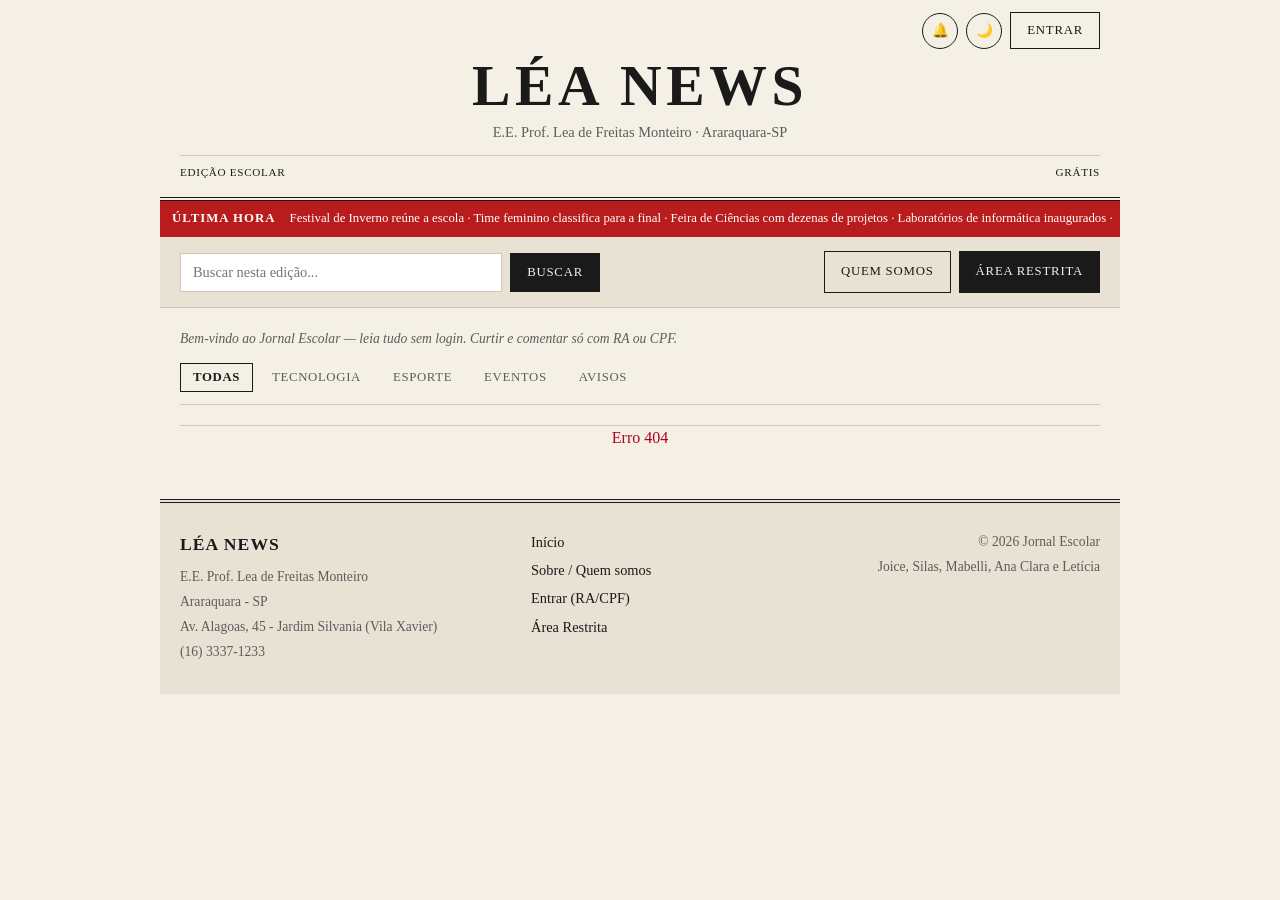
==== commit b65e3764: "banco de dados arrumado" ====
--- a/index.html
+++ b/index.html
@@ -122,7 +122,7 @@
         </div>
         <div class="footer-right">
           <p>© 2026 Jornal Escolar</p>
-          <p>Joice, Silas, Mabbelli, Ana Clara e Letícia</p>
+          <p>Joice, Silas, Mabelli, Ana Clara e Letícia</p>
         </div>
       </div>
     </footer>
@@ -219,6 +219,7 @@
           <option value="professor">Professor</option>
           <option value="gremio">Grêmio</option>
           <option value="direcao">Direção</option>
+          <option value="coordenacao">Coordenação</option>
           <option value="admin">Admin</option>
         </select>
 
@@ -252,6 +253,7 @@
     </div>
   </div>
 
+  <script src="api.js"></script>
   <script src="script.js"></script>
 </body>
 </html>
--- a/styles.css
+++ b/styles.css
@@ -926,4 +926,7 @@
 .photo-thumb {
   width: 64px;
   height: 64px;
-}+}
+
+/* mantém as quebras de linha do texto da notícia */
+#modal-content { white-space: pre-line; }
